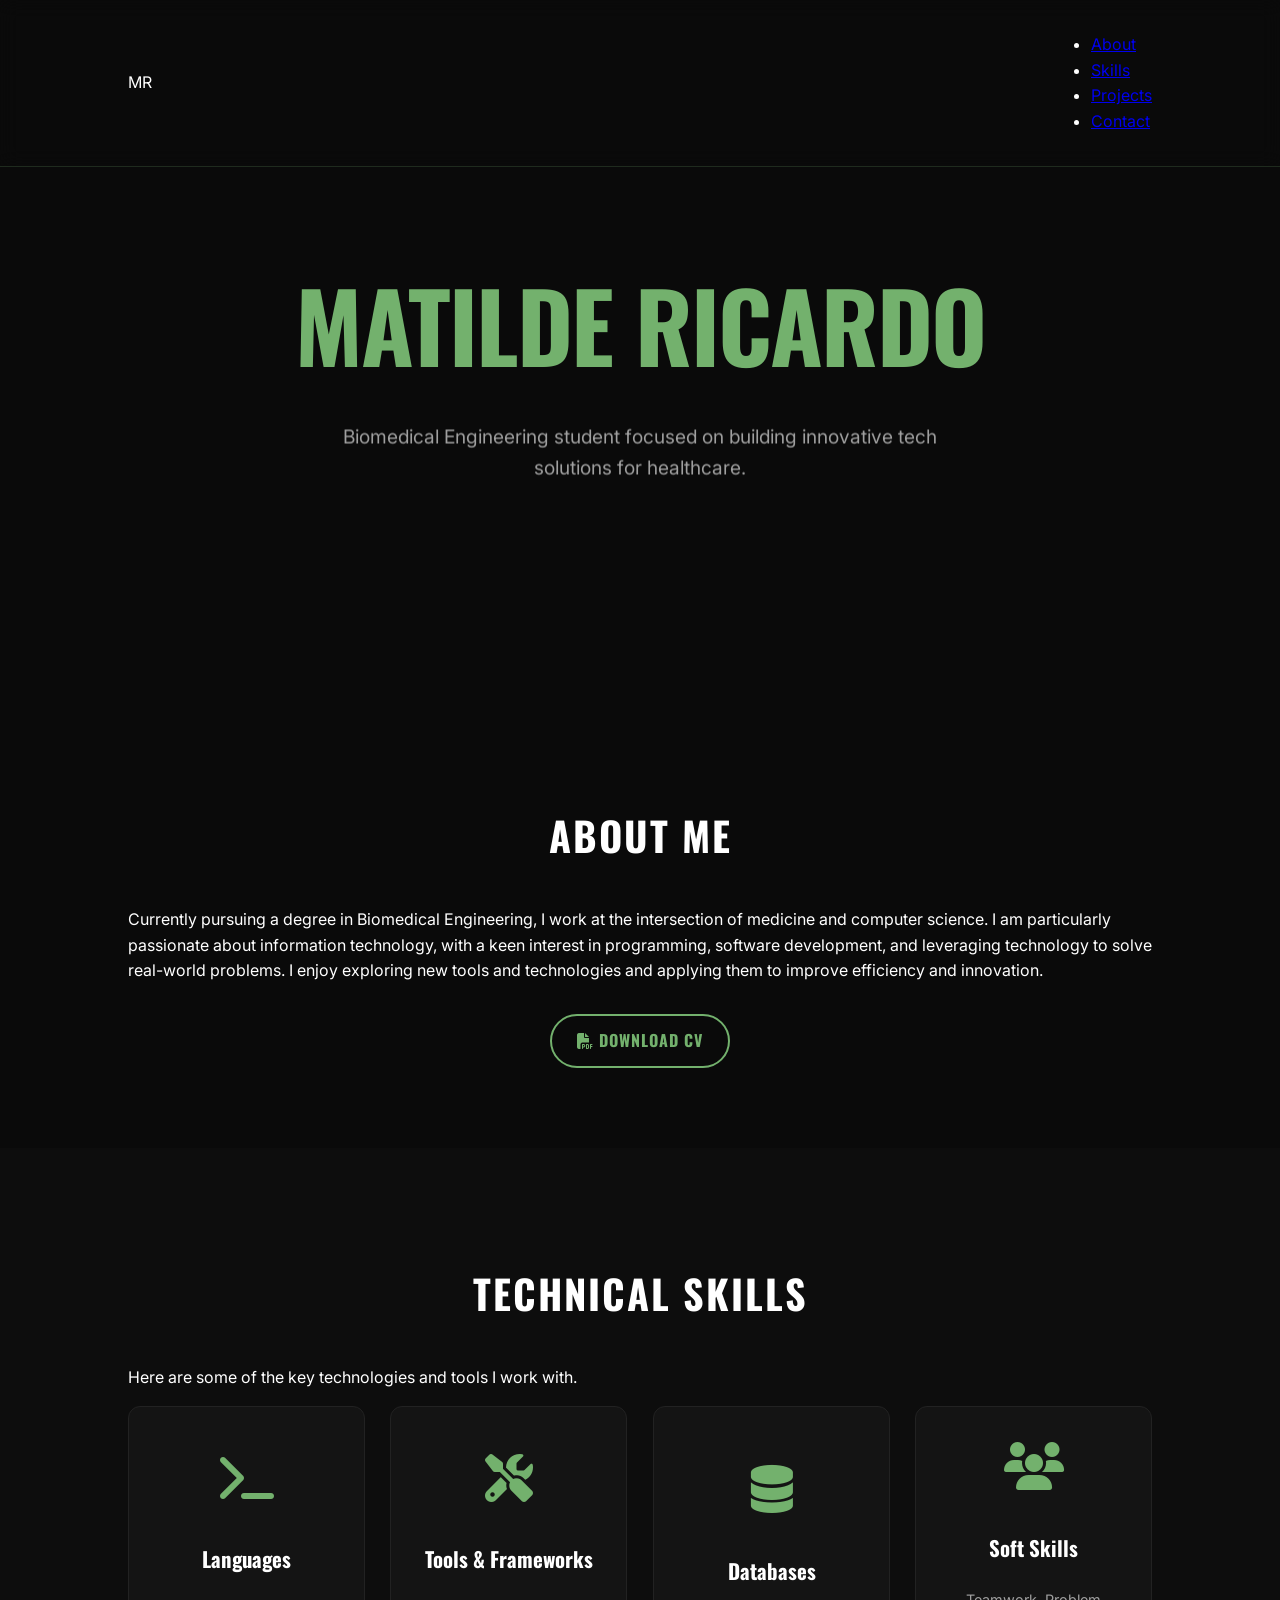
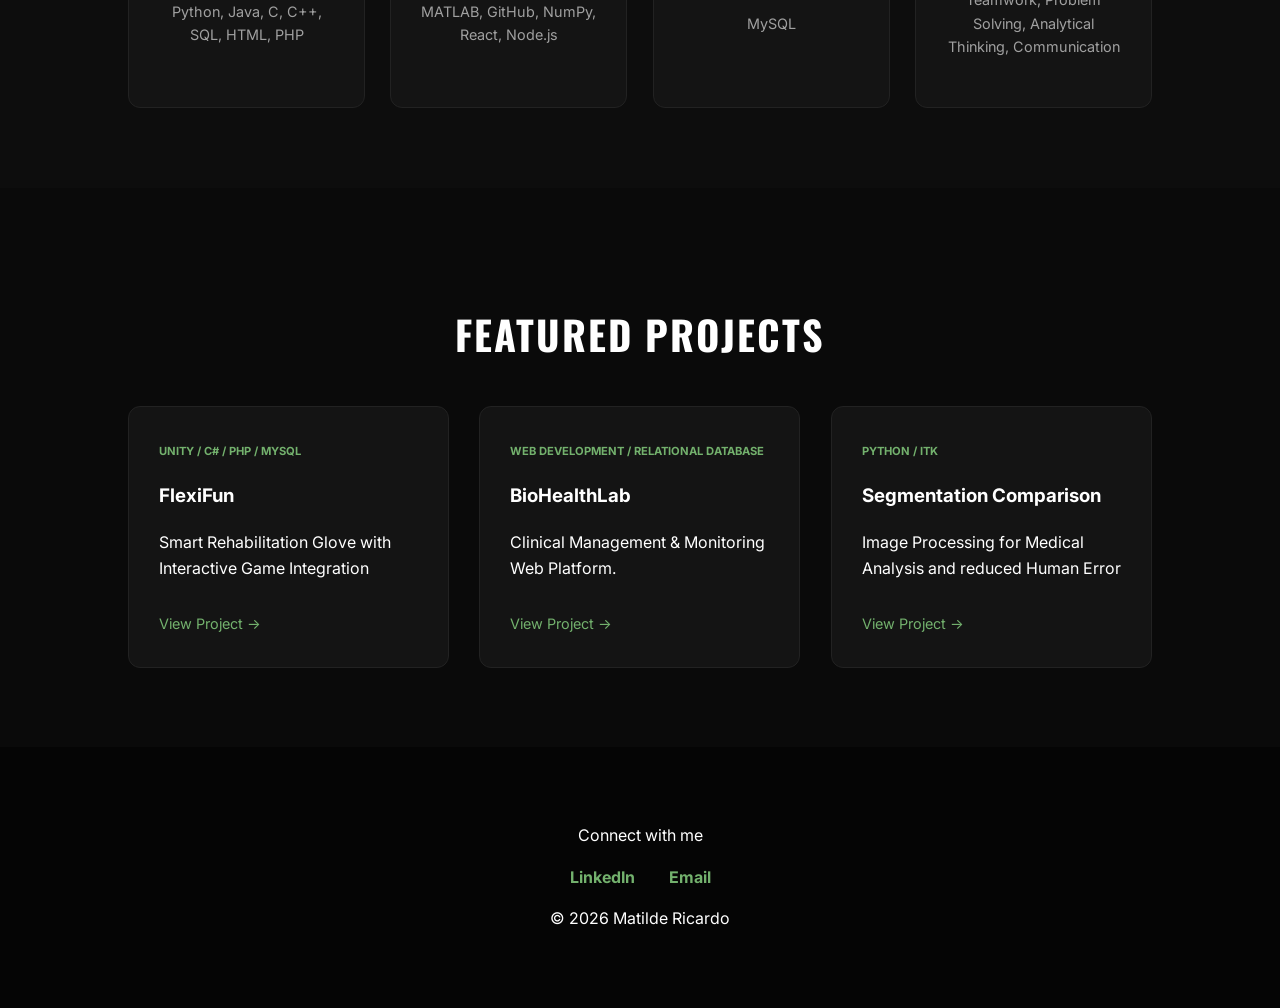
==== index.html @ f938b3e5 "Update index.html" ====
<!DOCTYPE html>
<html lang="en">
<head>
    <meta charset="UTF-8">
    <meta name="viewport" content="width=device-width, initial-scale=1.0">
    <title>Matilde Ricardo | Biomedical Engineering & Dev</title>
    <link rel="stylesheet" href="https://cdnjs.cloudflare.com/ajax/libs/font-awesome/6.5.1/css/all.min.css">
    <link rel="stylesheet" href="style.css">
</head>
<body>
    <header>
        <nav>
            <div class="logo">MR</div>
            <ul>
                <li><a href="#about">About</a></li>
                <li><a href="#skills">Skills</a></li>
                <li><a href="#projects">Projects</a></li>
                <li><a href="#contact">Contact</a></li>
            </ul>
        </nav>
    </header>

    <section id="hero">
        <div class="hero-content">
            <h1>MATILDE RICARDO</h1>
            <p>Biomedical Engineering student focused on building innovative tech solutions for healthcare.</p>
        </div>
    </section>

    <section id="about">
        <h2 class="section-title">About Me</h2>
        <p>Currently pursuing a degree in Biomedical Engineering, I work at the intersection of medicine and computer science. I am particularly passionate about information technology, with a keen interest in
programming, software development, and leveraging technology to solve real-world problems. I enjoy exploring new tools and technologies and applying them to improve efficiency and innovation.</p>
        <div style="text-align: center; margin-top: 30px;">
            <a href="CV_MatildeRicardo.pdf" download class="btn-download">
                <i class="fa-solid fa-file-pdf"></i> Download CV
            </a>
        </div>
    </section>

    <section id="skills">
        <h2 class="section-title">Technical Skills</h2>
        <p class="skills-intro">Here are some of the key technologies and tools I work with.</p>
        <div class="skills-grid">
    <div class="skill-card">
        <i class="fa-solid fa-terminal skill-icon"></i>
        <h3>Languages</h3>
        <p>Python, Java, C, C++, SQL, HTML, PHP</p>
    </div>

    <div class="skill-card">
        <i class="fa-solid fa-screwdriver-wrench skill-icon"></i>
        <h3>Tools & Frameworks</h3>
        <p>MATLAB, GitHub, NumPy, React, Node.js</p>
    </div>

    <div class="skill-card">
        <i class="fa-solid fa-database skill-icon"></i>
        <h3>Databases</h3>
        <p>MySQL</p>
    </div>

    <div class="skill-card">
        <i class="fa-solid fa-users skill-icon"></i>
        <h3>Soft Skills</h3>
        <p>Teamwork, Problem Solving, Analytical Thinking, Communication</p>
    </div>
</div>
    </section>

    <section id="projects">
        <h2 class="section-title">Featured Projects</h2>
        <div class="grid-projects">

            <div class="card">
                <span class="tag">Unity / C# / PHP / MySQL</span>
                <h3>FlexiFun</h3>
                <p>Smart Rehabilitation Glove with Interactive Game Integration</p>
                <a href="flexifun.html" class="project-link">View Project →</a>
            </div>
            <div class="card">
                <span class="tag">Web Development / Relational database</span>
                <h3>BioHealthLab</h3>
                <p>Clinical Management & Monitoring Web Platform.</p>
                <a href="biohealthlab.html" class="project-link">View Project →</a>
            </div>

            <div class="card">
                <span class="tag">Python / ITK</span>
                <h3>Segmentation Comparison</h3>
                <p>Image Processing for Medical Analysis and reduced Human Error</p>
                <a href="#" class="project-link">View Project →</a>
            </div>

        </div>
    </section>


   <script>
    document.addEventListener("DOMContentLoaded", () => {

                // Adiciona a classe 'scrolled' quando o utilizador desce 50px
        window.addEventListener('scroll', () => {
            const nav = document.querySelector('nav');
            if (window.scrollY > 50) {
                nav.classList.add('scrolled');
            } else {
                nav.classList.remove('scrolled');
            }
        });
        // 1. Lista abrangente de seletores para incluir TODO o conteúdo
        const selectors = [
            '#hero h1', '#hero p', '.btn-download', 
            '#about h2', '#about p', 
            '.section-title', '#skills > p', // Captura o texto por baixo de Technical Skills
            '.skill-card', '.card', 'footer'
        ];

        // 2. Aplicar a classe reveal a todos os elementos encontrados
        selectors.forEach(selector => {
            const elements = document.querySelectorAll(selector);
            elements.forEach((el, index) => {
                el.classList.add('reveal');
                
                // Identificar elementos que pertencem a grelhas para efeito cascata
                const isGridItem = el.closest('.skills-grid') || el.closest('.grid-projects');
                
                if (isGridItem) {
                    el.style.setProperty('--item-reveal-delay', index % 6); 
                    el.classList.add('reveal-item');
                }
            });
        });

        // 3. Função de verificação do Scroll
        function revealOnScroll() {
            const reveals = document.querySelectorAll(".reveal");
            const windowHeight = window.innerHeight;

            reveals.forEach(el => {
                const elementTop = el.getBoundingClientRect().top;
                // Ajustado para o efeito ser mais evidente quando o user faz scroll
                const elementVisible = 80; 

                if (elementTop < windowHeight - elementVisible) {
                    el.classList.add("active");
                }
            });
        }

            window.addEventListener("scroll", revealOnScroll);
            // Executar após um pequeno delay para o Hero aparecer logo com impacto
            setTimeout(revealOnScroll, 150);
        });
    </script>
    <footer id="contact">
        <p>Connect with me</p>
        <div class="social-links">
            <a href="https://linkedin.com/in/your-profile" target="_blank">LinkedIn</a>
            <a href="mailto:your-email@example.com">Email</a>
        </div>
        <p class="copyright">© 2026 Matilde Ricardo</p>
    </footer>

</body>
</html>
---- style.css ----
/* ==========================================================
   1. CONFIGURAÇÕES GERAIS E FONTES
   ========================================================== */
@import url('https://fonts.googleapis.com/css2?family=Inter:wght@300;400;700&family=Oswald:wght@700&display=swap');

:root {
    --bg-color: #0a0a0a;       /* Fundo quase preto */
    --card-bg: #141414;        /* Fundo dos cartões */
    --accent-color: #73b16d;   /* O teu verde tecnológico */
    --text-main: #ffffff;      /* Branco para leitura */
    --text-dim: #a0a0a0;       /* Cinza para descrições */
}

* {
    box-sizing: border-box;
}

body {
    font-family: 'Inter', sans-serif;
    margin: 0;
    background-color: var(--bg-color);
    color: var(--text-main);
    line-height: 1.6;
    overflow-x: hidden;
}

/* ==========================================================
   2. NAVEGAÇÃO (GLASSMORPHISM)
   ========================================================== */
nav {
    display: flex;
    justify-content: space-between;
    align-items: center;
    padding: 1rem 10%;
    position: fixed; /* Fica fixa no topo */
    top: 0;
    left: 0;
    right: 0;
    z-index: 1000; /* Garante que fica por cima de tudo */
    
    /* Efeito de Vidro */
    background: rgba(10, 10, 10, 0.7); /* Fundo escuro semi-transparente */
    backdrop-filter: blur(10px); /* O segredo do desfoque */
    -webkit-backdrop-filter: blur(10px); /* Compatibilidade Safari */
    border-bottom: 1px solid rgba(115, 177, 109, 0.2); /* Borda verde muito subtil */
    
    transition: all 0.3s ease;
}

/* Pequeno ajuste para o conteúdo não ficar por baixo da nav fixa */
body {
       padding-top: 60px; 
}

/* Efeito ao fazer scroll: a nav pode ficar mais compacta */
nav.scrolled {
             padding: 0.8rem 10%;
             background: rgba(10, 10, 10, 0.9);
             border-bottom: 1px solid var(--accent-color);
}
/* ==========================================================
   3. HERO SECTION
   ========================================================== */
#hero {
    height: 70vh;
    display: flex;
    justify-content: center;
    align-items: center;
    text-align: center;
    padding: 0 20px;
}

#hero h1 {
    font-family: 'Oswald', sans-serif;
    font-size: clamp(3rem, 8vw, 6rem);
    letter-spacing: -2px;
    margin: 0;
    color: var(--accent-color);
    text-transform: uppercase;
    animation: textReveal 1.2s cubic-bezier(0.77, 0, 0.175, 1);
}

#hero p {
    color: var(--text-dim);
    font-size: 1.2rem;
    max-width: 600px;
    margin: 20px auto;
    animation: fadeIn 2s ease;
}

/* ==========================================================
   4. TECHNICAL SKILLS
   ========================================================== */
#skills {
    padding: 80px 10%;
    background-color: #0d0d0d;
}

.section-title {
    text-align: center;
    font-family: 'Oswald', sans-serif;
    font-size: 2.5rem;
    margin-bottom: 40px;
    text-transform: uppercase;
    letter-spacing: 2px;
}

.skills-grid {
    display: grid;
    grid-template-columns: repeat(auto-fit, minmax(220px, 1fr));
    gap: 25px;
}

.skill-card {
    background-color: var(--card-bg);
    padding: 35px 25px;
    border-radius: 12px;
    text-align: center;
    border: 1px solid #222;
    transition: all 0.4s ease;
    min-height: 250px;
    display: flex;
    flex-direction: column;
    justify-content: center;
    opacity: 0;
    transform: translateY(30px);
    animation: fadeInUp 0.8s ease forwards;
}

.skill-card:nth-child(1) { animation-delay: 0.2s; }
.skill-card:nth-child(2) { animation-delay: 0.4s; }
.skill-card:nth-child(3) { animation-delay: 0.6s; }
.skill-card:nth-child(4) { animation-delay: 0.8s; }

.skill-card:hover {
    border-color: var(--accent-color);
    transform: translateY(-10px);
    box-shadow: 0 10px 30px rgba(115, 177, 109, 0.1);
}

.skill-icon {
    font-size: 3rem;
    color: var(--accent-color);
    margin-bottom: 20px;
    display: block;
}

.skill-card h3 {
    font-family: 'Oswald', sans-serif;
    font-size: 1.3rem;
    margin-bottom: 10px;
}

.skill-card p {
    color: var(--text-dim);
    font-size: 0.9rem;
}

/* ==========================================================
   5. PROJETOS E DOWNLOAD
   ========================================================== */
#about, #projects {
    padding: 80px 10%;
}

.grid-projects {
    display: grid;
    grid-template-columns: repeat(auto-fit, minmax(300px, 1fr));
    gap: 30px;
}

.card {
    background: var(--card-bg);
    padding: 30px;
    border-radius: 12px;
    border: 1px solid #222;
    transition: 0.4s;
}

.card:hover {
    border-color: var(--accent-color);
}

.tag {
    color: var(--accent-color);
    font-size: 0.7rem;
    font-weight: bold;
    text-transform: uppercase;
}

.project-link {
    color: var(--accent-color);
    text-decoration: none;
    font-size: 0.9rem;
    margin-top: 15px;
    display: inline-block;
}

.btn-download {
    display: inline-block;
    padding: 12px 25px;
    background-color: transparent;
    color: var(--accent-color);
    border: 2px solid var(--accent-color);
    border-radius: 30px;
    text-decoration: none;
    font-weight: bold;
    font-family: 'Oswald', sans-serif;
    text-transform: uppercase;
    letter-spacing: 1px;
    transition: 0.3s;
}

.btn-download:hover {
    background-color: var(--accent-color);
    color: var(--bg-color);
    transform: scale(1.05);
    box-shadow: 0 0 15px rgba(115, 177, 109, 0.4);
}

/* ==========================================================
   6. CARROSSEL (ROLETA FLEXIFUN)
   ========================================================== */
.carousel-container {
    position: relative;
    width: 100%;
    max-width: 1200px;
    margin: 40px auto;
    overflow: hidden;
    padding: 60px 0;
}

.carousel-track {
    display: flex;
    align-items: center;
    gap: 20px;
    transition: transform 0.8s cubic-bezier(0.4, 0, 0.2, 1);
    will-change: transform;
}

.carousel-item {
    min-width: 300px;
    width: 30%;
    transition: all 0.8s ease;
    opacity: 0.3;
    transform: scale(0.85);
    filter: blur(2px);
    flex-shrink: 0;
}

.carousel-item.active {
    opacity: 1;
    transform: scale(1.2);
    filter: blur(0);
    z-index: 10;
    box-shadow: 0 0 40px rgba(115, 177, 109, 0.5);
}

.carousel-item img {
    width: 100%;
    border-radius: 15px;
    border: 2px solid var(--accent-color);
    display: block;
}

/* ==========================================================
   8. IMAGENS DA GRELHA (Tamanho Igual e Movimento)
   ========================================================== */
.grid-img {
    width: 100%;
    aspect-ratio: 16 / 10; /* Garante tamanho igual em todas */
    object-fit: cover;     /* Preenche o espaço sem distorcer */
    border-radius: 12px;
    border: 1px solid var(--accent-color);
    margin: 20px 0;
    transition: all 0.5s cubic-bezier(0.175, 0.885, 0.32, 1.275);
    cursor: pointer;
}

.grid-img:hover {
    transform: scale(1.05) translateY(-5px);
    box-shadow: 0 15px 35px rgba(115, 177, 109, 0.3);
    border-color: #fff;
}

/* Ajustes na Página de Projeto */
.project-header { padding: 100px 10% 50px; text-align: center; }
.project-content { padding: 0 15% 80px; }
.info-grid { 
    display: grid; 
    grid-template-columns: 1fr 1fr; 
    gap: 40px; 
    margin: 40px 0; 
}
.back-link { color: var(--accent-color); text-decoration: none; font-weight: bold; }
/* ==========================================================
   7. RODAPÉ E ANIMAÇÕES
   ========================================================== */
footer {
    text-align: center;
    padding: 60px 10%;
    background: #050505;
}

.social-links a {
    color: var(--accent-color);
    text-decoration: none;
    margin: 0 15px;
    font-weight: bold;
}

@keyframes textReveal {
    0% { transform: translateY(40px); opacity: 0; }
    100% { transform: translateY(0); opacity: 1; }
}

@keyframes fadeIn {
    from { opacity: 0; }
    to { opacity: 1; }
}

@keyframes fadeInUp {
    to { opacity: 1; transform: translateY(0); }
}

/* ==========================================================
   9. EFEITO TYPING (CURSOR ANIMATION)
   ========================================================== */
#typing-title {
    display: inline-block;
    min-height: 1.2em; /* Evita que o layout salte antes de começar */
    border-right: 3px solid var(--accent-color); /* O cursor | */
    padding-right: 5px;
    white-space: normal; /* Permite quebra de linha em ecrãs pequenos */
    animation: blinkCursor 0.8s step-end infinite;
}

@keyframes blinkCursor {
    from, to { border-color: transparent; }
    50% { border-color: var(--accent-color); }
}

/* Ajuste opcional para o header não saltar */
.project-header {
    min-height: 300px;
    display: flex;
    flex-direction: column;
    justify-content: center;
    align-items: center;
}

/* Estado inicial: Mais abaixo e invisível */
.reveal {
    opacity: 0;
    transform: translateY(80px); /* Aumentado para o movimento ser mais visível */
    transition: all 1.2s cubic-bezier(0.2, 1, 0.3, 1); /* Mais lento e elegante */
    visibility: hidden;
    will-change: transform, opacity;
}

/* Quando se torna ativo */
.reveal.active {
    opacity: 1;
    transform: translateY(0);
    visibility: visible;
}

/* Efeito Cascata: Aumentado o intervalo entre itens para ser mais percetível */
.reveal-item {
    transition-delay: calc(var(--item-reveal-delay) * 0.2s);
}
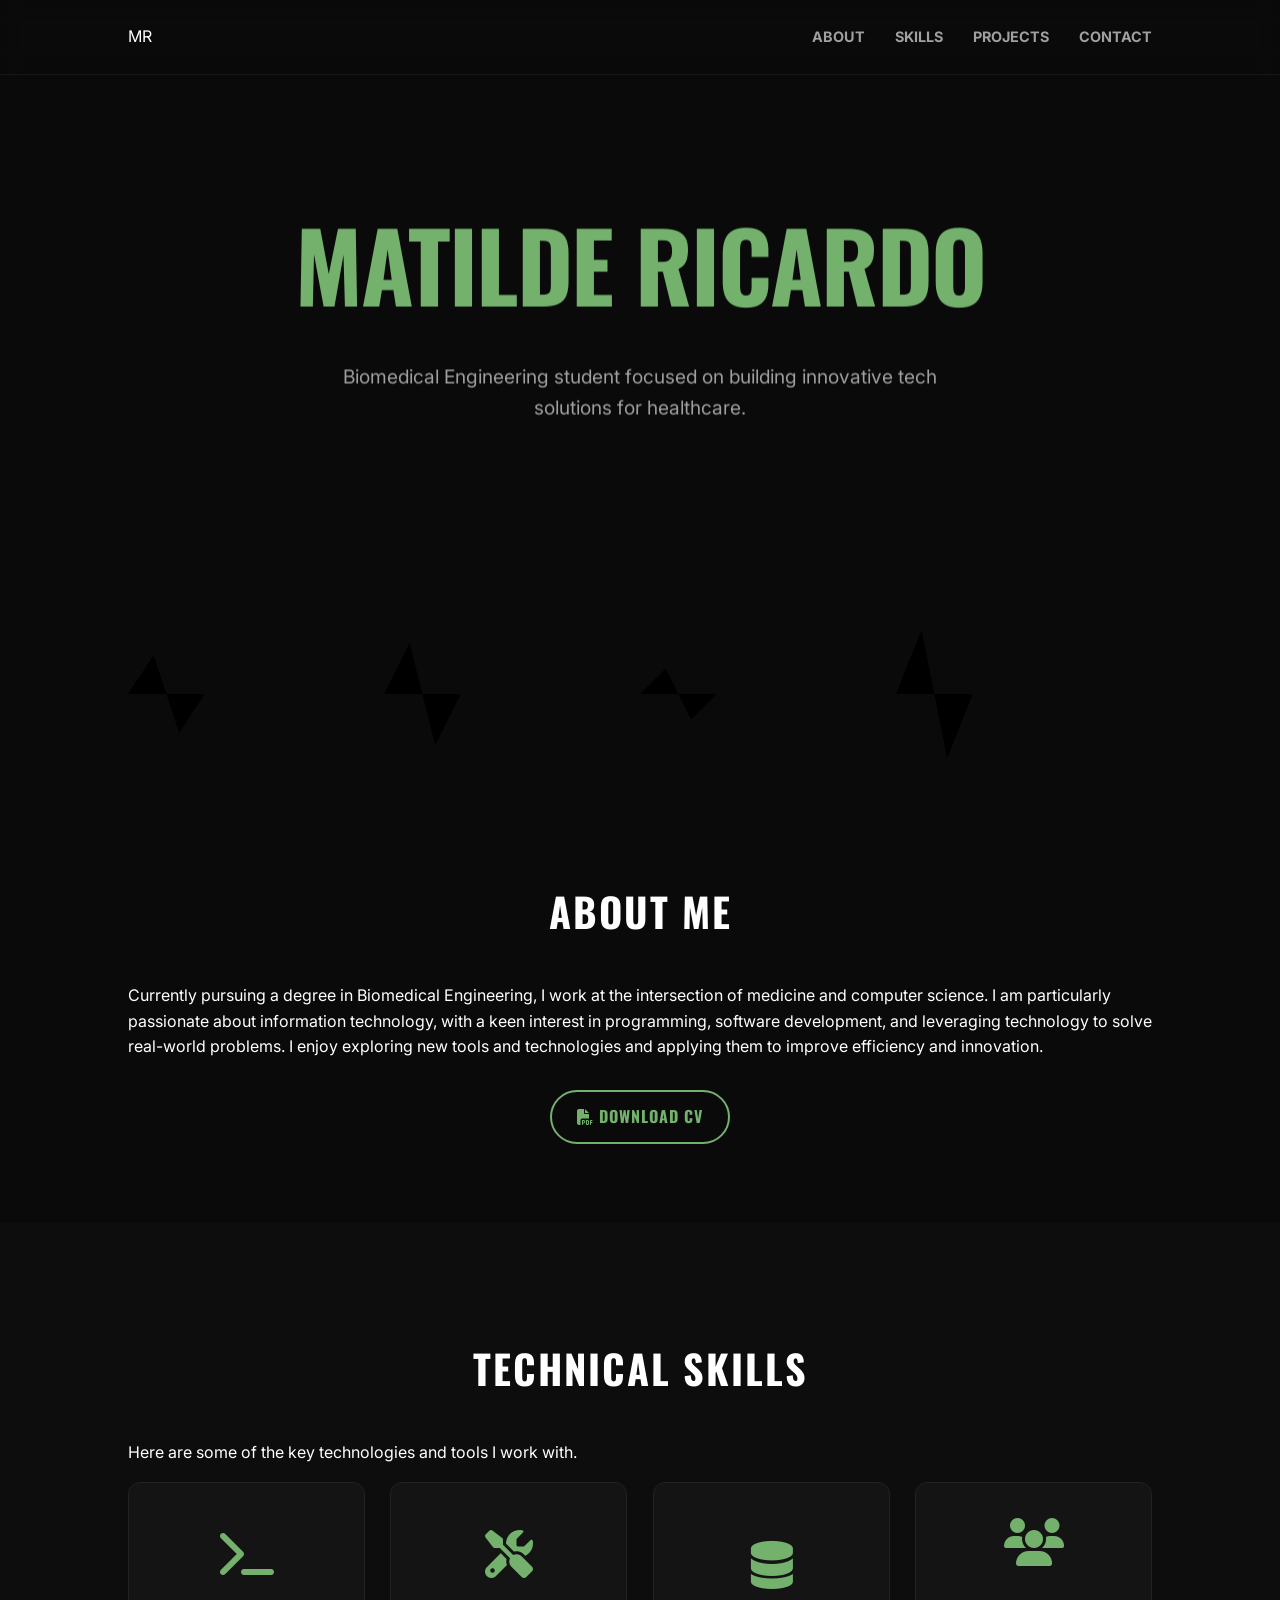
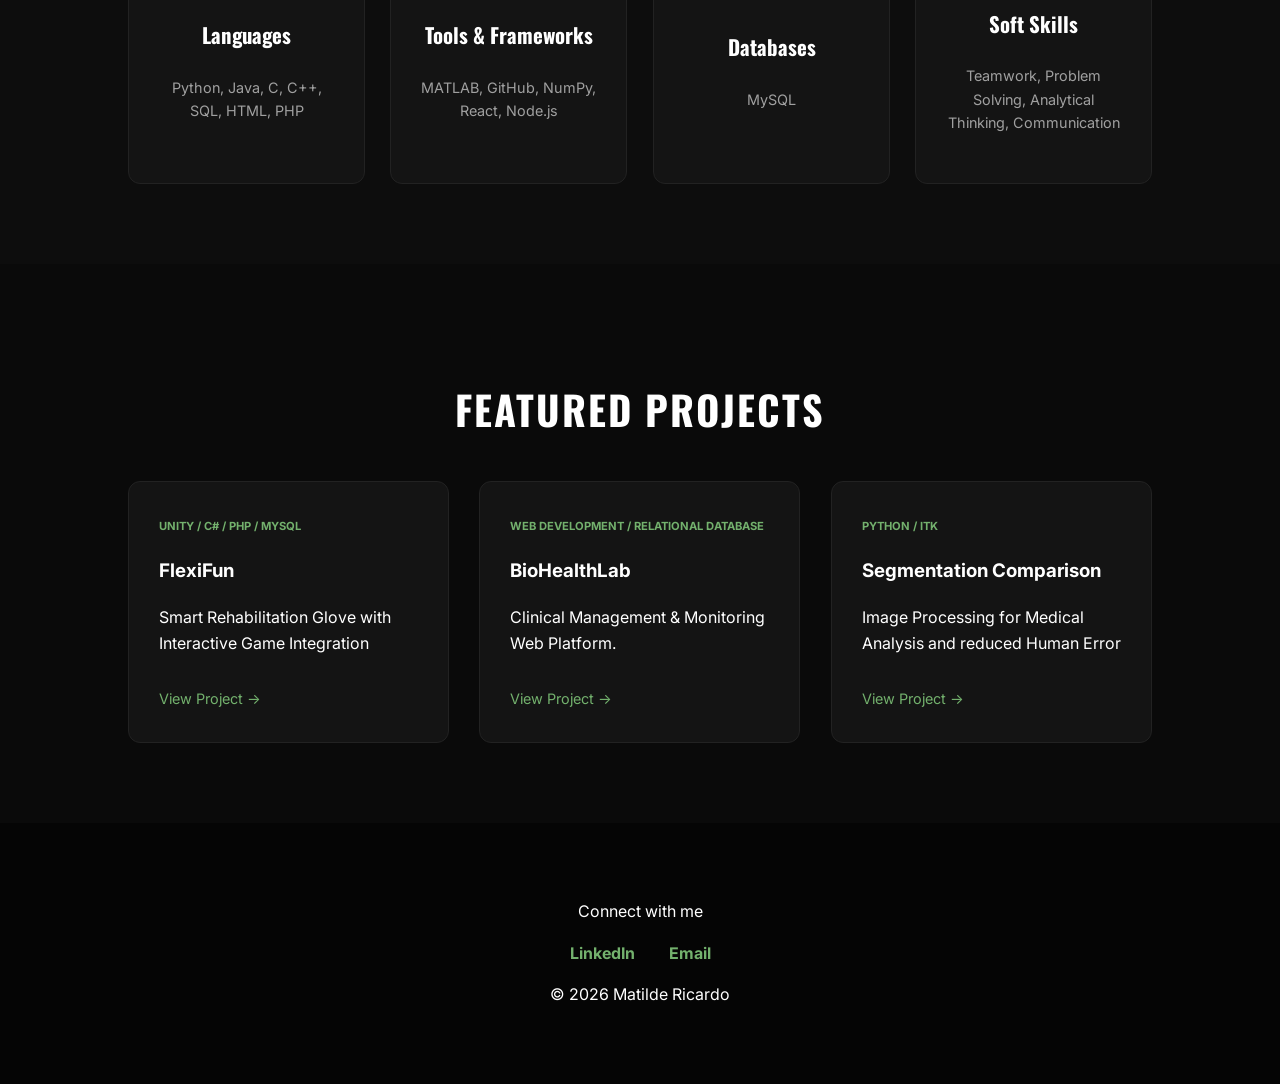
==== commit 78437abc: "Update index.html" ====
--- a/index.html
+++ b/index.html
@@ -26,6 +26,12 @@
             <p>Biomedical Engineering student focused on building innovative tech solutions for healthcare.</p>
         </div>
     </section>
+
+    <div class="ecg-container">
+        <svg class="ecg-svg" viewBox="0 0 1000 100" preserveAspectRatio="none">
+            <path class="ecg-path" d="M0,50 L100,50 L120,20 L140,80 L160,50 L300,50 L320,10 L340,90 L360,50 L500,50 L520,30 L540,70 L560,50 L700,50 L720,0 L740,100 L760,50 L1000,50" />
+        </svg>
+    </div>
 
     <section id="about">
         <h2 class="section-title">About Me</h2>
--- a/style.css
+++ b/style.css
@@ -25,38 +25,53 @@
 }
 
 /* ==========================================================
-   2. NAVEGAÇÃO (GLASSMORPHISM)
+   2. NAVEGAÇÃO (CORRIGIDA)
    ========================================================== */
 nav {
     display: flex;
     justify-content: space-between;
     align-items: center;
-    padding: 1rem 10%;
-    position: fixed; /* Fica fixa no topo */
+    padding: 1.5rem 10%;
+    position: fixed; /* Mantém a barra fixa no topo */
     top: 0;
     left: 0;
     right: 0;
-    z-index: 1000; /* Garante que fica por cima de tudo */
-    
-    /* Efeito de Vidro */
-    background: rgba(10, 10, 10, 0.7); /* Fundo escuro semi-transparente */
-    backdrop-filter: blur(10px); /* O segredo do desfoque */
-    -webkit-backdrop-filter: blur(10px); /* Compatibilidade Safari */
-    border-bottom: 1px solid rgba(115, 177, 109, 0.2); /* Borda verde muito subtil */
-    
-    transition: all 0.3s ease;
-}
-
-/* Pequeno ajuste para o conteúdo não ficar por baixo da nav fixa */
-body {
-       padding-top: 60px; 
-}
-
-/* Efeito ao fazer scroll: a nav pode ficar mais compacta */
+    z-index: 1000;
+    background: rgba(10, 10, 10, 0.7); /* Fundo escuro transparente */
+    backdrop-filter: blur(12px); /* Efeito de desfoque/vidro */
+    -webkit-backdrop-filter: blur(12px);
+    border-bottom: 1px solid rgba(115, 177, 109, 0.1);
+    transition: all 0.4s ease;
+}
+
+/* Remove as bolinhas da lista e coloca os itens lado a lado */
+nav ul {
+    display: flex;
+    list-style: none;
+    gap: 30px; /* Espaço entre os links */
+    margin: 0;
+    padding: 0;
+}
+
+/* Estilo dos links */
+nav ul li a {
+    color: var(--text-dim);
+    text-decoration: none;
+    font-weight: 700;
+    font-size: 0.9rem;
+    text-transform: uppercase;
+    transition: 0.3s;
+}
+
+nav ul li a:hover {
+    color: var(--accent-color);
+}
+
+/* Ajuste para quando a página desliza */
 nav.scrolled {
-             padding: 0.8rem 10%;
-             background: rgba(10, 10, 10, 0.9);
-             border-bottom: 1px solid var(--accent-color);
+    padding: 0.8rem 10%;
+    background: rgba(5, 5, 5, 0.95);
+    border-bottom: 1px solid var(--accent-color);
 }
 /* ==========================================================
    3. HERO SECTION
@@ -369,3 +384,113 @@
 .reveal-item {
     transition-delay: calc(var(--item-reveal-delay) * 0.2s);
 }
+
+.features-grid {
+    display: grid;
+    grid-template-columns: repeat(auto-fit, minmax(300px, 1fr));
+    gap: 25px;
+    margin-top: 50px;
+}
+
+.feature-card {
+    display: flex;
+    gap: 20px;
+    align-items: flex-start;
+    background: rgba(255, 255, 255, 0.03);
+    border: 1px solid rgba(115, 177, 109, 0.1);
+    padding: 25px;
+    border-radius: 15px;
+    transition: all 0.3s ease;
+}
+
+.feature-card:hover {
+    background: rgba(115, 177, 109, 0.05);
+    border-color: var(--accent-color);
+    transform: translateX(10px); /* Efeito de deslize lateral original */
+}
+
+.feature-icon {
+    font-size: 2rem;
+    color: var(--accent-color);
+    filter: drop-shadow(0 0 10px rgba(115, 177, 109, 0.3));
+}
+
+.tech-tag {
+    display: inline-block;
+    font-size: 0.7rem;
+    padding: 2px 8px;
+    border: 1px solid var(--accent-color);
+    border-radius: 4px;
+    margin-top: 10px;
+    margin-right: 5px;
+    opacity: 0.8;
+}
+
+/* TIMELINE STYLE */
+.timeline-container {
+    display: flex;
+    justify-content: space-between;
+    position: relative;
+    max-width: 900px;
+    margin: 60px auto;
+    padding: 0 20px;
+}
+
+/* A linha que liga os pontos */
+.timeline-line {
+    position: absolute;
+    top: 25px;
+    left: 10%;
+    right: 10%;
+    height: 2px;
+    background: rgba(115, 177, 109, 0.2);
+    z-index: 1;
+}
+
+.timeline-item {
+    position: relative;
+    z-index: 2;
+    text-align: center;
+    width: 20%;
+}
+
+.timeline-dot {
+    width: 50px;
+    height: 50px;
+    background: var(--bg-color);
+    border: 2px solid var(--accent-color);
+    border-radius: 50%;
+    display: flex;
+    align-items: center;
+    justify-content: center;
+    margin: 0 auto 15px;
+    font-weight: bold;
+    color: var(--accent-color);
+    box-shadow: 0 0 15px rgba(115, 177, 109, 0.3);
+    transition: 0.3s;
+}
+
+.timeline-item:hover .timeline-dot {
+    background: var(--accent-color);
+    color: var(--bg-color);
+    transform: scale(1.2);
+}
+
+.timeline-info h4 {
+    font-size: 1rem;
+    margin-bottom: 5px;
+    color: var(--text-main);
+}
+
+.timeline-info p {
+    font-size: 0.8rem;
+    color: var(--text-dim);
+}
+
+/* Ajuste Responsivo para Mobile */
+@media (max-width: 768px) {
+    .timeline-container { flex-direction: column; gap: 40px; }
+    .timeline-line { display: none; }
+    .timeline-item { width: 100%; display: flex; align-items: center; text-align: left; gap: 20px; }
+    .timeline-dot { margin: 0; }
+}
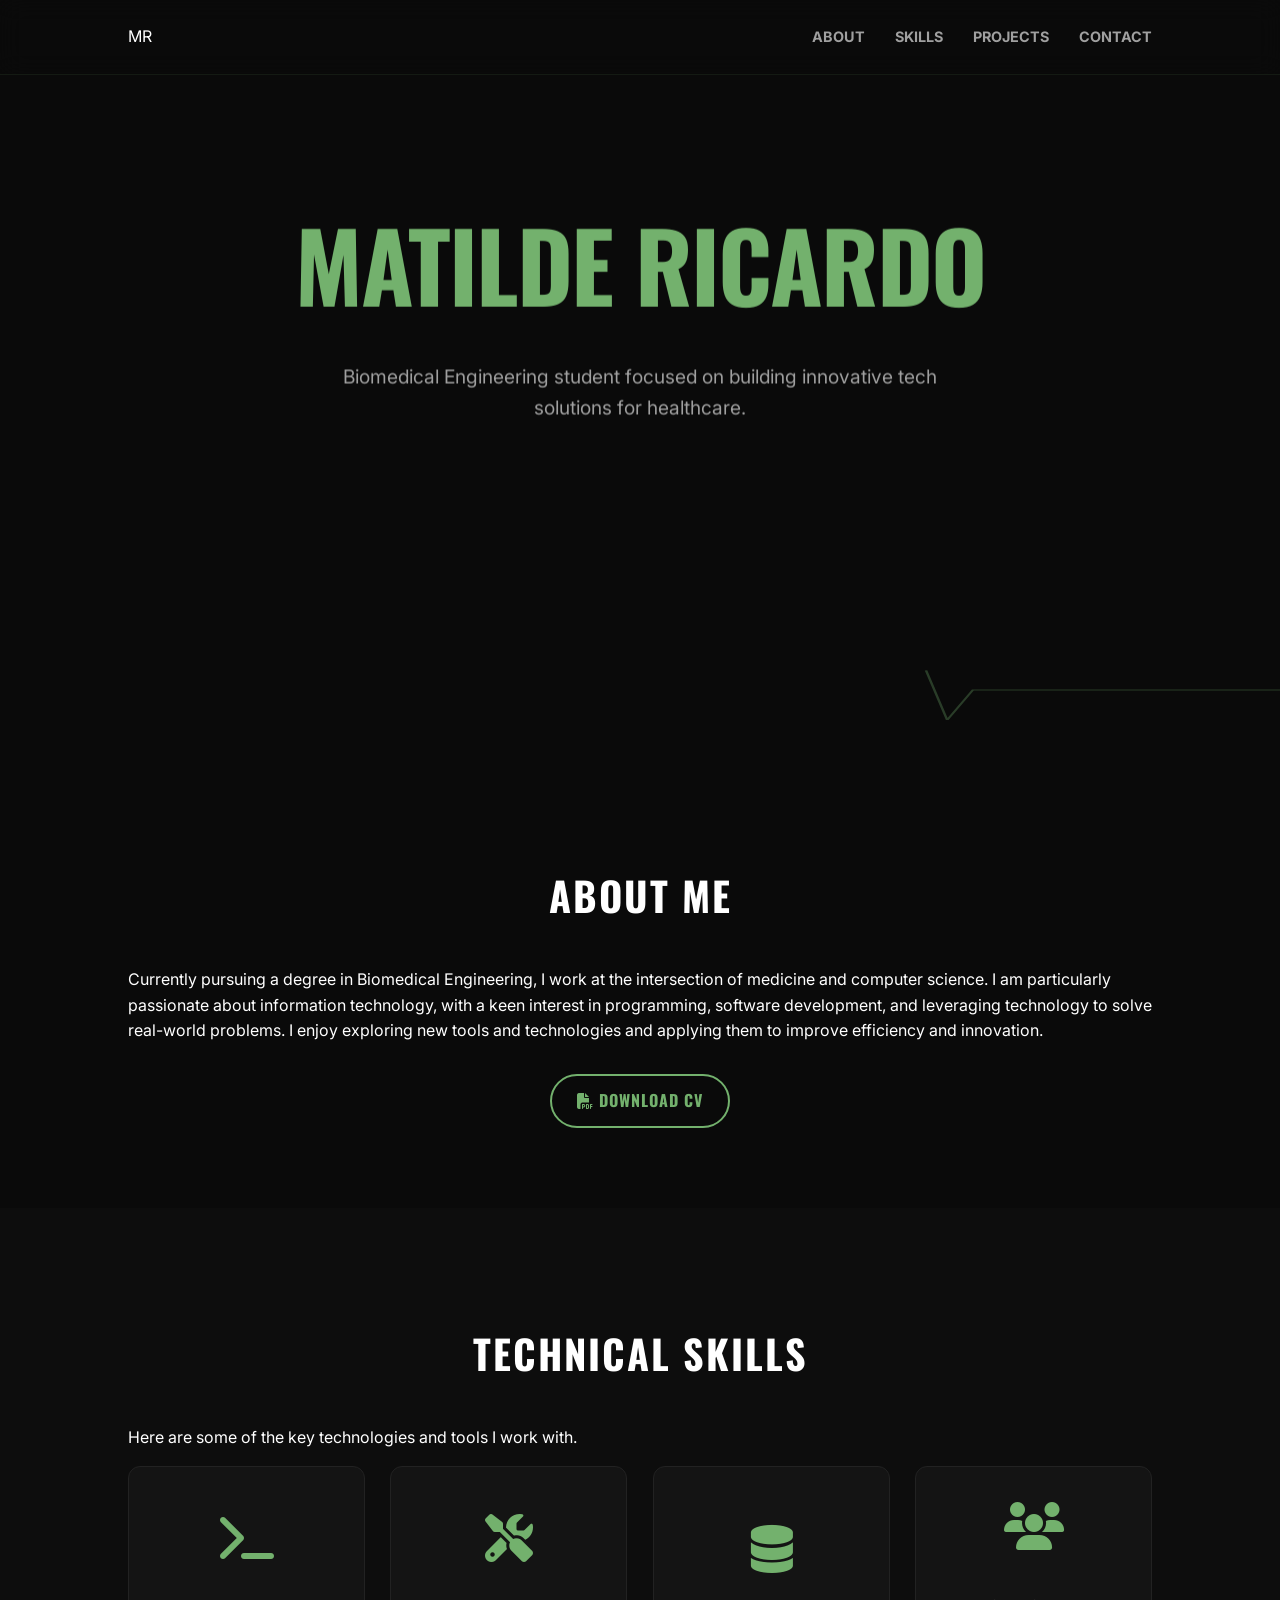
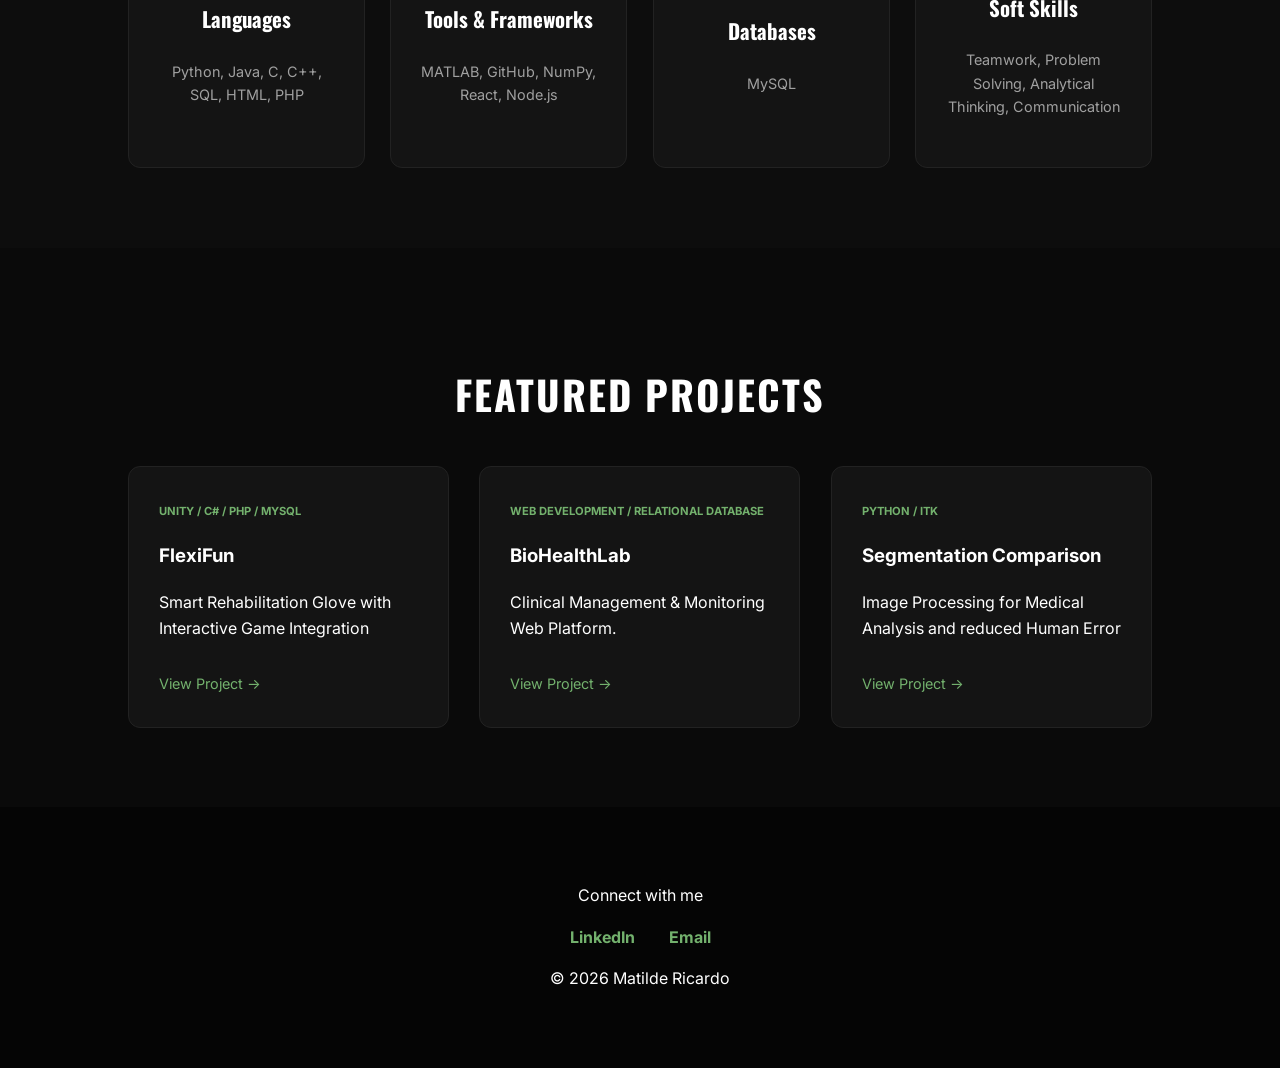
==== commit 0bf606e5: "Update index.html" ====
--- a/index.html
+++ b/index.html
@@ -95,7 +95,7 @@
                 <span class="tag">Python / ITK</span>
                 <h3>Segmentation Comparison</h3>
                 <p>Image Processing for Medical Analysis and reduced Human Error</p>
-                <a href="#" class="project-link">View Project →</a>
+                <a href="segmentation.html" class="project-link">View Project →</a>
             </div>
 
         </div>
--- a/style.css
+++ b/style.css
@@ -386,13 +386,18 @@
 }
 
 .features-grid {
-    display: grid;
-    grid-template-columns: repeat(auto-fit, minmax(300px, 1fr));
+    display: flex;
+    flex-wrap: wrap; /* Permite que os cards passem para a linha de baixo */
+    justify-content: center; /* CENTRALIZA os itens em cada linha */
     gap: 25px;
     margin-top: 50px;
 }
 
 .feature-card {
+    /* Define uma largura base para os cards para que caibam 3 por linha em ecrãs grandes */
+    flex: 1 1 300px; 
+    max-width: 400px; /* Impede que os cards fiquem demasiado largos quando sozinhos */
+    
     display: flex;
     gap: 20px;
     align-items: flex-start;
@@ -494,3 +499,69 @@
     .timeline-item { width: 100%; display: flex; align-items: center; text-align: left; gap: 20px; }
     .timeline-dot { margin: 0; }
 }
+
+/* ==========================================================
+   ANIMAÇÃO ECG CONTÍNUA
+   ========================================================== */
+
+.ecg-container {
+    width: 100%;
+    height: 60px; /* Ajusta a altura da linha conforme preferires */
+    margin: 30px 0; /* Espaçamento entre a descrição e o About Me */
+    overflow: hidden; /* Garante que a animação não sai do contentor */
+    opacity: 0.3; /* Torna a linha subtil para não distrair */
+    pointer-events: none; /* Impede que o rato interaja com a linha */
+}
+
+.ecg-svg {
+    width: 100%;
+    height: 100%;
+}
+
+.ecg-path {
+    stroke: var(--accent-color); /* Usa a tua cor verde tecnológica */
+    stroke-width: 2; /* Espessura da linha */
+    fill: none; /* Garante que é apenas uma linha, sem preenchimento */
+    
+    /* Prepara a linha para a animação de batimento */
+    stroke-dasharray: 1000; /* Define o comprimento da linha tracejada (largura total do SVG) */
+    stroke-dashoffset: 1000; /* Começa com a linha completamente escondida */
+    
+    /* Aplica a animação: nome, duração, tipo, repetição */
+    animation: continuousBeat 4s linear infinite;
+}
+
+/* Define a animação: a linha 'corre' da esquerda para a direita */
+@keyframes continuousBeat {
+    0% {
+        stroke-dashoffset: 1000; /* Começa escondida à esquerda */
+    }
+    100% {
+        stroke-dashoffset: 0; /* Termina totalmente visível, 'correndo' para a direita */
+    }
+}
+
+.btn-github {
+    display: inline-flex;
+    align-items: center;
+    gap: 10px;
+    padding: 15px 30px;
+    border: 2px solid var(--accent-color);
+    color: var(--accent-color);
+    text-decoration: none;
+    border-radius: 50px;
+    font-weight: bold;
+    transition: all 0.3s ease;
+    background: transparent;
+}
+
+.btn-github i {
+    font-size: 1.2rem;
+}
+
+.btn-github:hover {
+    background: var(--accent-color);
+    color: var(--bg-color);
+    box-shadow: 0 0 20px rgba(115, 177, 109, 0.4);
+    transform: translateY(-3px);
+}
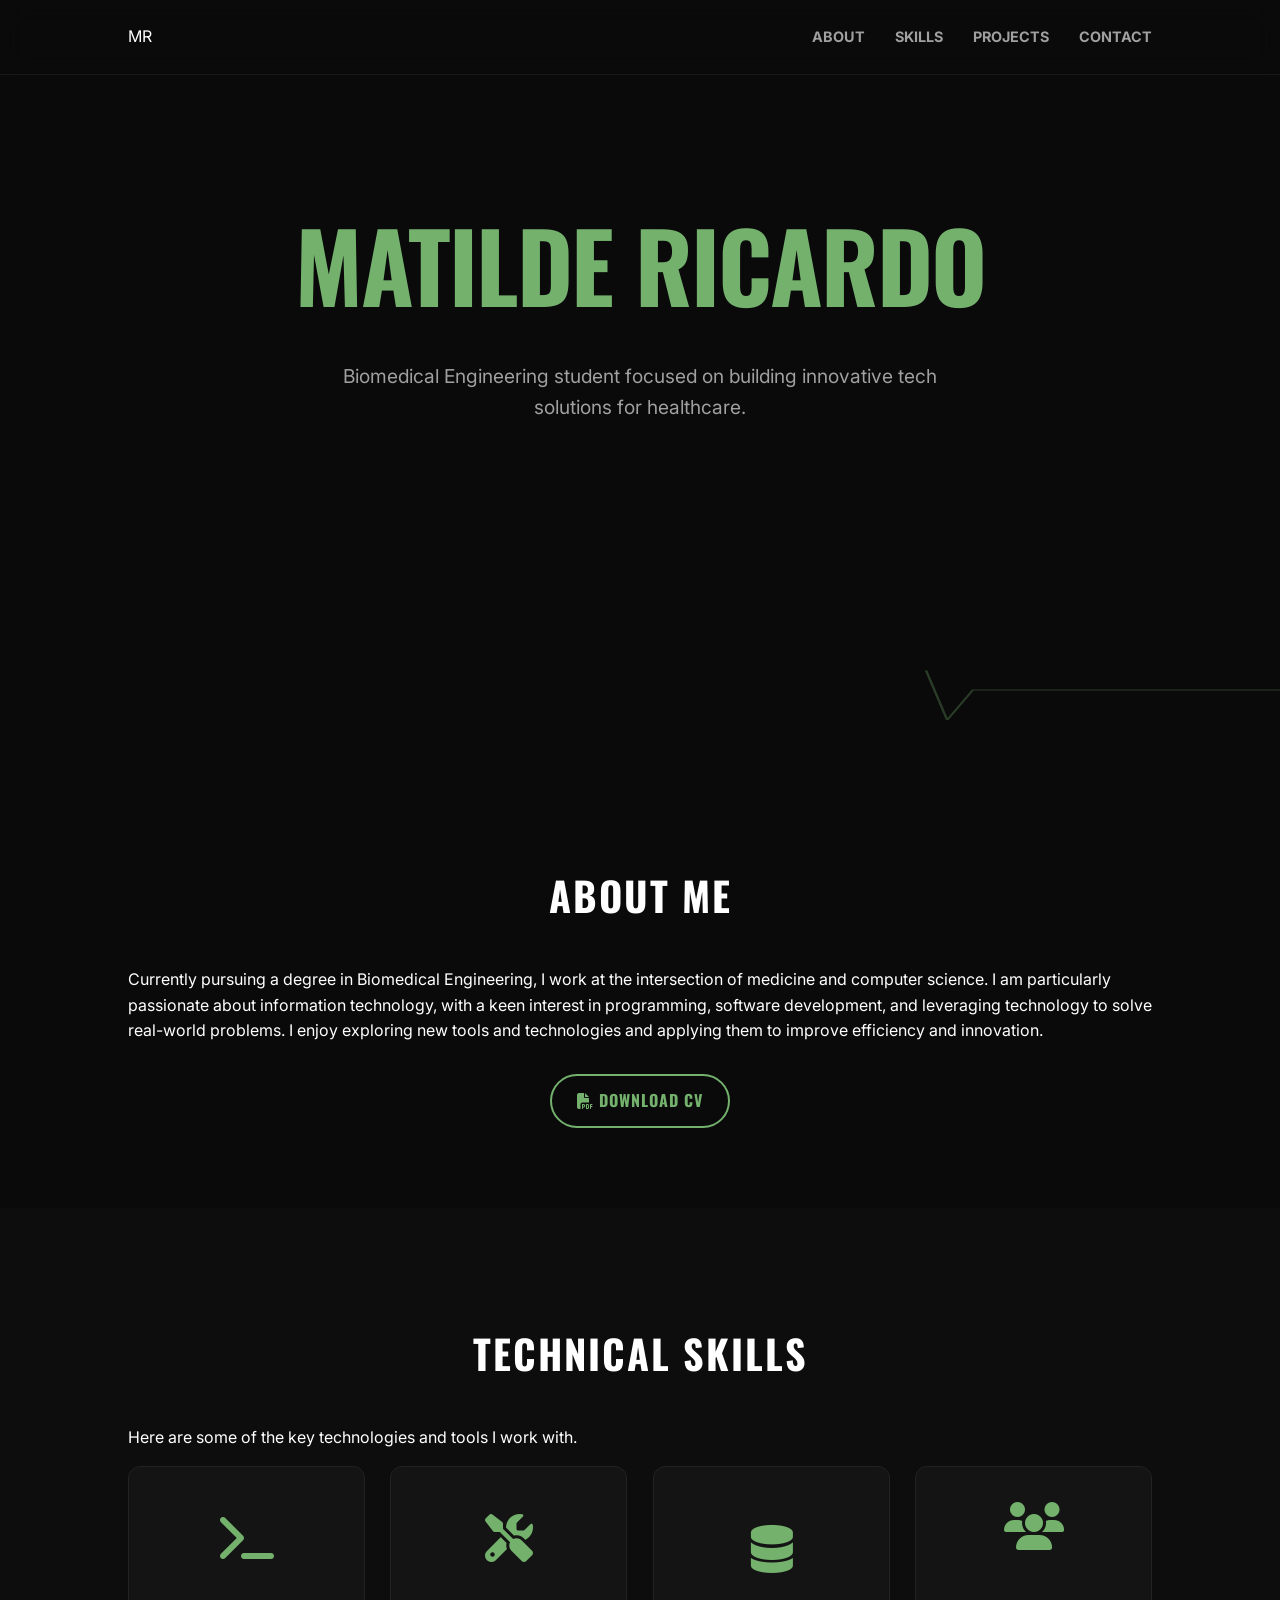
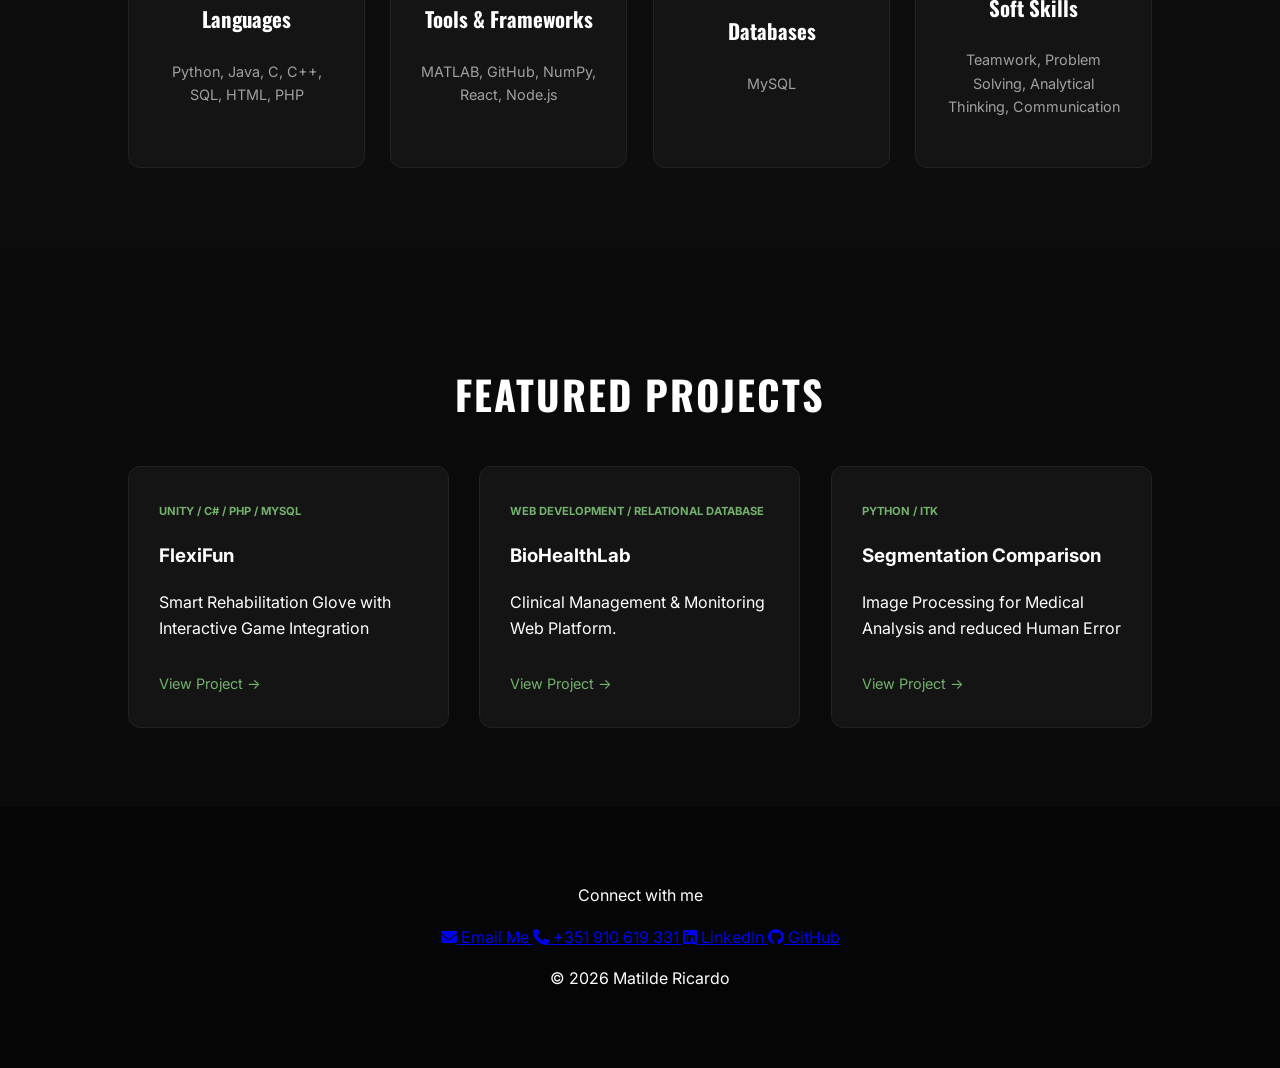
==== commit d60c8a6c: "Update index.html" ====
--- a/index.html
+++ b/index.html
@@ -161,9 +161,22 @@
     </script>
     <footer id="contact">
         <p>Connect with me</p>
-        <div class="social-links">
-            <a href="https://linkedin.com/in/your-profile" target="_blank">LinkedIn</a>
-            <a href="mailto:your-email@example.com">Email</a>
+        <div class="contact-links">
+            <a href="mailto:matildericardo05@gmail.com" class="contact-item">
+                <i class="fa-solid fa-envelope"></i> Email Me
+            </a>
+
+            <a href="tel:+351910619331" class="contact-item">
+                <i class="fa-solid fa-phone"></i> +351 910 619 331
+            </a>
+            
+            <a href="https://www.linkedin.com/in/O-TEU-PERFIL" target="_blank" class="contact-item">
+                <i class="fa-brands fa-linkedin"></i> LinkedIn
+            </a>
+        
+            <a href="https://github.com/matilde-ricardo" target="_blank" class="contact-item">
+                <i class="fa-brands fa-github"></i> GitHub
+            </a>
         </div>
         <p class="copyright">© 2026 Matilde Ricardo</p>
     </footer>
--- a/style.css
+++ b/style.css
@@ -565,3 +565,216 @@
     box-shadow: 0 0 20px rgba(115, 177, 109, 0.4);
     transform: translateY(-3px);
 }
+
+/* ==========================================================
+   SEGMENTATION PROJECT SPECIFIC STYLES
+   ========================================================== */
+
+/* Dashboard de Métricas */
+.metrics-container {
+    display: flex;
+    justify-content: center;
+    gap: 20px;
+    flex-wrap: wrap;
+    margin-bottom: 50px;
+}
+
+.metric-card {
+    background: rgba(20, 20, 20, 0.8);
+    border: 1px solid rgba(255, 255, 255, 0.1);
+    padding: 20px;
+    border-radius: 12px;
+    text-align: center;
+    min-width: 200px;
+    transition: 0.3s;
+}
+
+.metric-card.highlight {
+    border-color: #ff444455;
+}
+
+.metric-card .label {
+    display: block;
+    font-size: 0.75rem;
+    color: var(--text-dim);
+    text-transform: uppercase;
+    margin-bottom: 10px;
+}
+
+.metric-card .value {
+    font-size: 2rem;
+    font-family: 'Oswald', sans-serif;
+    color: var(--accent-color);
+}
+
+.metric-card.highlight .value {
+    color: #ff4444;
+}
+
+/* Alertas Animados */
+.status-alert {
+    color: #ff4444;
+    font-size: 0.7rem;
+    font-weight: bold;
+    margin-top: 10px;
+    animation: alertPulse 1.5s infinite;
+}
+
+.status-ok {
+    color: var(--accent-color);
+    font-size: 0.7rem;
+    font-weight: bold;
+    margin-top: 10px;
+    opacity: 0.8;
+}
+
+@keyframes alertPulse {
+    0% { opacity: 1; transform: scale(1); }
+    50% { opacity: 0.5; transform: scale(0.95); }
+    100% { opacity: 1; transform: scale(1); }
+}
+
+/* Feature Icon Glow */
+.feature-icon i {
+    filter: drop-shadow(0 0 8px var(--accent-color));
+}
+
+/* ==========================================================
+   INTERACTIVE IMAGE STYLES
+   ========================================================== */
+
+.image-interactive-wrapper {
+    position: relative;
+    width: 100%;
+    max-width: 900px;
+    margin: 0 auto 50px;
+    border-radius: 15px;
+    overflow: hidden;
+    box-shadow: 0 0 30px rgba(0, 0, 0, 0.5);
+}
+
+.img-main-glow {
+    width: 100%;
+    display: block;
+    transition: transform 0.5s ease, filter 0.5s ease;
+    filter: grayscale(30%) brightness(0.8);
+}
+
+.image-interactive-wrapper:hover .img-main-glow {
+    transform: scale(1.02);
+    filter: grayscale(0%) brightness(1.1);
+}
+
+.img-caption {
+    background: rgba(5, 5, 5, 0.8);
+    color: var(--accent-color);
+    padding: 10px;
+    text-align: center;
+    font-size: 0.8rem;
+    font-weight: bold;
+    border-top: 1px solid var(--accent-color);
+}
+
+/* Comparison Layout */
+.comparison-flex-container {
+    display: flex;
+    gap: 30px;
+    align-items: center;
+    margin-bottom: 60px;
+}
+
+.image-zoom-card {
+    flex: 1;
+    background: var(--card-bg);
+    padding: 15px;
+    border-radius: 12px;
+    border: 1px solid rgba(115, 177, 109, 0.2);
+    text-align: center;
+}
+
+.image-zoom-card img {
+    width: 100%;
+    border-radius: 8px;
+    transition: 0.3s;
+}
+
+.image-zoom-card img:hover {
+    box-shadow: 0 0 20px var(--accent-color);
+    cursor: crosshair;
+}
+
+.img-sub {
+    font-size: 0.75rem;
+    color: var(--text-dim);
+    margin-top: 10px;
+}
+
+/* Responsive adjustment */
+@media (max-width: 768px) {
+    .comparison-flex-container { flex-direction: column; }
+}
+
+/* Força o empilhamento vertical do título e tags */
+.project-header {
+    padding-top: 150px;
+    padding-bottom: 50px;
+    display: flex;
+    justify-content: center;
+    text-align: center;
+}
+
+.header-content {
+    display: flex;
+    flex-direction: column; /* Coloca a tag por cima do H1 */
+    align-items: center;
+    gap: 15px;
+    width: 100%;
+}
+
+#typing-title {
+    margin: 0;
+    min-height: 1.2em;
+    font-size: 3rem;
+    color: #fff;
+}
+
+/* Efeito de Brilho e Interatividade nas Imagens */
+.image-interactive-wrapper {
+    position: relative;
+    border-radius: 15px;
+    overflow: hidden;
+    margin: 40px 0;
+    border: 1px solid rgba(115, 177, 109, 0.2);
+    transition: all 0.4s ease;
+}
+
+.image-interactive-wrapper img {
+    width: 100%;
+    display: block;
+    filter: brightness(0.8) grayscale(20%);
+    transition: all 0.5s ease;
+}
+
+/* Quando o utilizador passa o rato na imagem */
+.image-interactive-wrapper:hover {
+    border-color: var(--accent-color);
+    box-shadow: 0 0 30px rgba(115, 177, 109, 0.3);
+    transform: translateY(-5px);
+}
+
+.image-interactive-wrapper:hover img {
+    filter: brightness(1.1) grayscale(0%);
+    transform: scale(1.01);
+}
+
+/* Legenda da Imagem */
+.img-caption {
+    background: rgba(10, 10, 10, 0.9);
+    color: var(--accent-color);
+    padding: 12px;
+    font-size: 0.85rem;
+    font-weight: bold;
+    letter-spacing: 1px;
+    text-transform: uppercase;
+    border-top: 1px solid rgba(115, 177, 109, 0.2);
+}
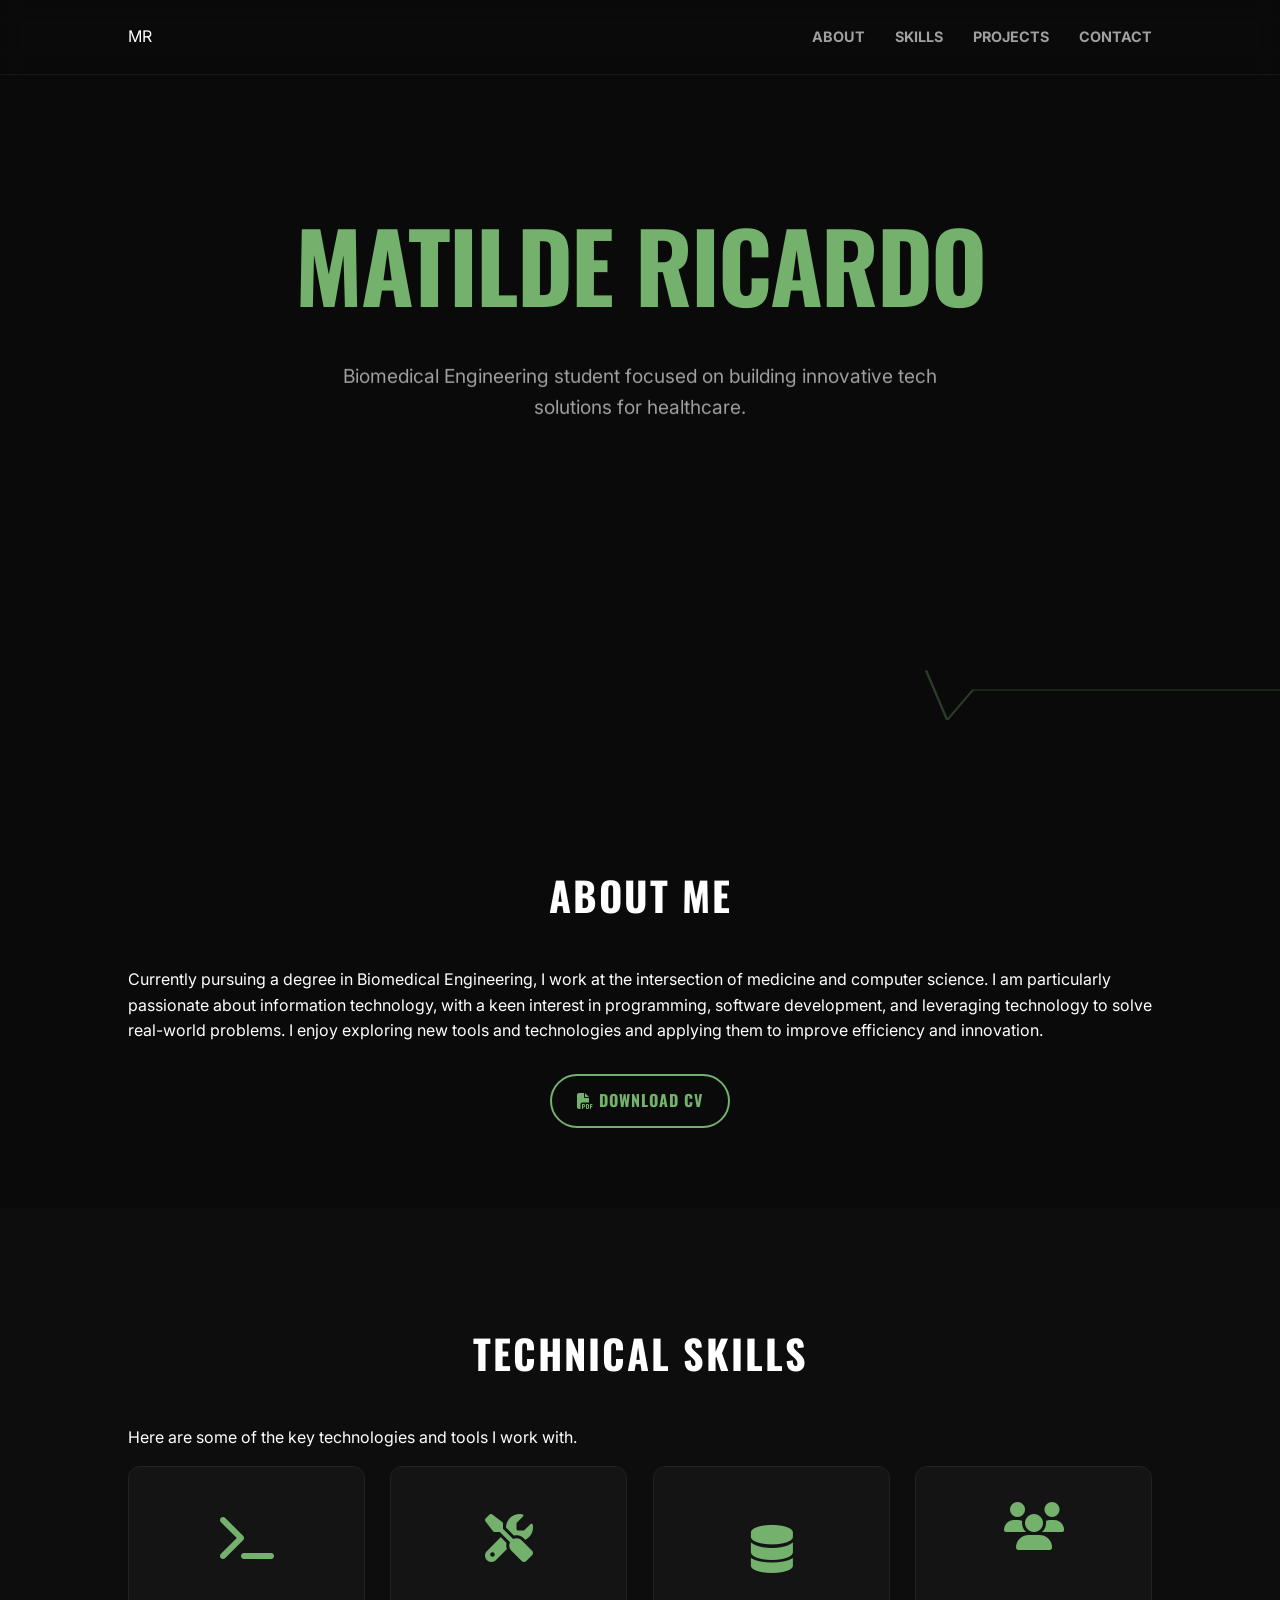
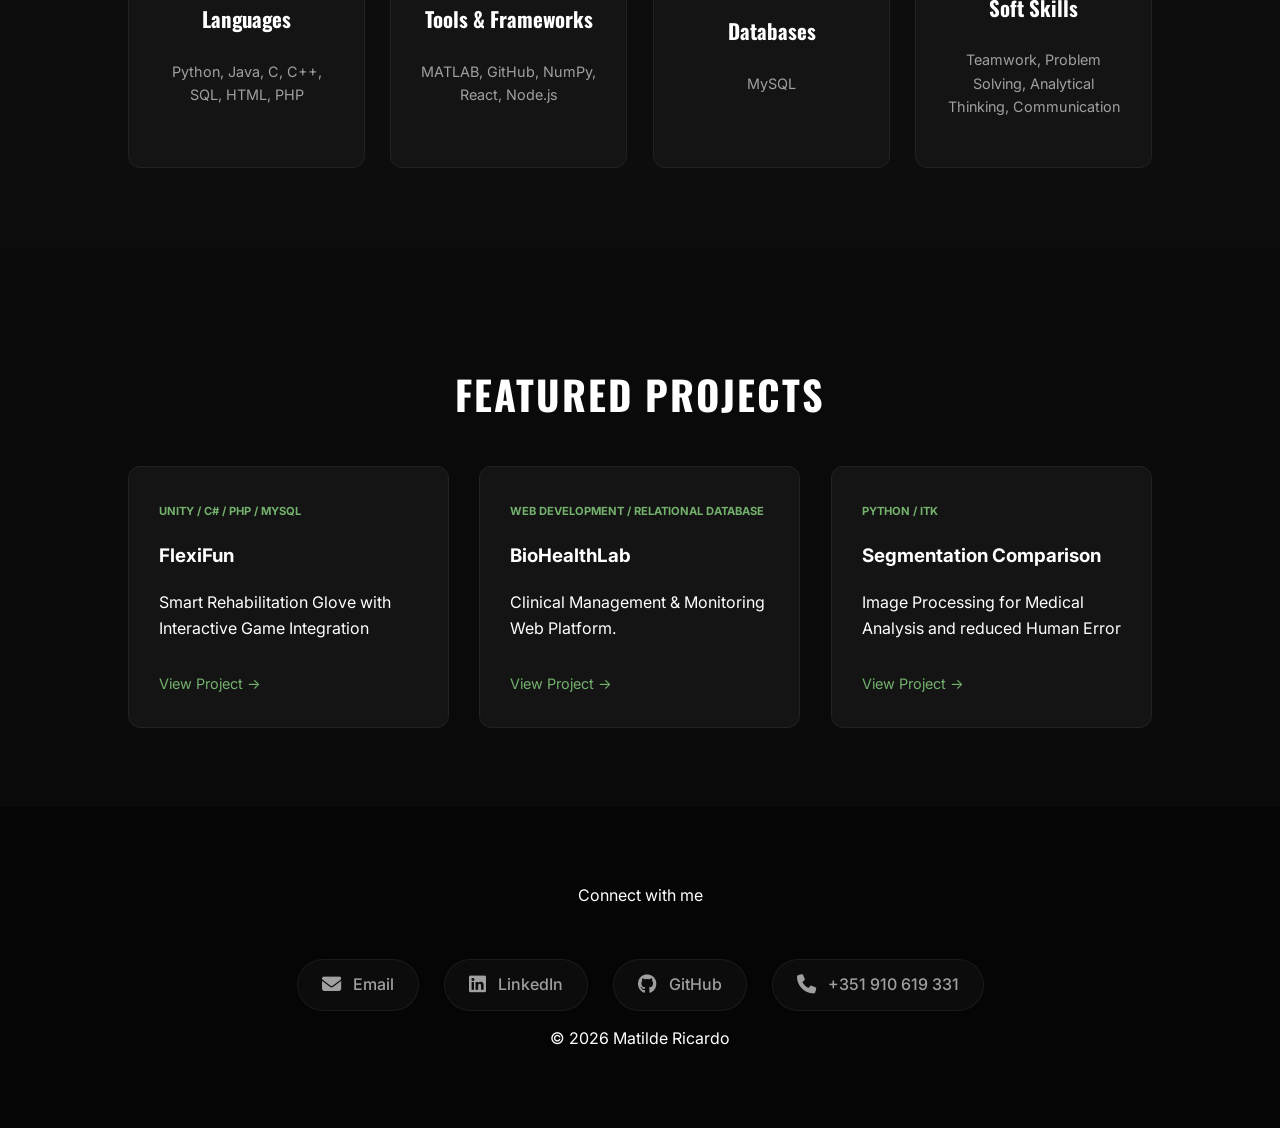
==== commit 76bf7c92: "Update index.html" ====
--- a/index.html
+++ b/index.html
@@ -161,21 +161,25 @@
     </script>
     <footer id="contact">
         <p>Connect with me</p>
-        <div class="contact-links">
+        <div class="contact-links reveal">
             <a href="mailto:matildericardo05@gmail.com" class="contact-item">
-                <i class="fa-solid fa-envelope"></i> Email Me
+                <i class="fa-solid fa-envelope"></i>
+                <span>Email</span>
             </a>
-
-            <a href="tel:+351910619331" class="contact-item">
-                <i class="fa-solid fa-phone"></i> +351 910 619 331
-            </a>
-            
-            <a href="https://www.linkedin.com/in/O-TEU-PERFIL" target="_blank" class="contact-item">
-                <i class="fa-brands fa-linkedin"></i> LinkedIn
+        
+            <a href="https://linkedin.com/in/matilde-ricardo" target="_blank" class="contact-item">
+                <i class="fa-brands fa-linkedin"></i>
+                <span>LinkedIn</span>
             </a>
         
             <a href="https://github.com/matilde-ricardo" target="_blank" class="contact-item">
-                <i class="fa-brands fa-github"></i> GitHub
+                <i class="fa-brands fa-github"></i>
+                <span>GitHub</span>
+            </a>
+        
+            <a href="tel:+351910619331" class="contact-item">
+                <i class="fa-solid fa-phone"></i>
+                <span>+351 910 619 331</span>
             </a>
         </div>
         <p class="copyright">© 2026 Matilde Ricardo</p>
--- a/style.css
+++ b/style.css
@@ -778,3 +778,68 @@
     text-transform: uppercase;
     border-top: 1px solid rgba(115, 177, 109, 0.2);
 }
+
+/* ==========================================================
+   CONTACT LINKS SECTION
+   ========================================================== */
+
+.contact-links {
+    display: flex;
+    justify-content: center;
+    align-items: center;
+    gap: 25px;
+    margin-top: 50px;
+    flex-wrap: wrap; /* Permite que os ícones se ajustem em ecrãs pequenos */
+}
+
+.contact-item {
+    color: #a0a0a0; /* Cor de texto suave por padrão */
+    text-decoration: none;
+    font-size: 1rem;
+    font-weight: 500;
+    display: flex;
+    align-items: center;
+    gap: 12px;
+    padding: 12px 24px;
+    background: rgba(255, 255, 255, 0.03);
+    border: 1px solid rgba(115, 177, 109, 0.1);
+    border-radius: 50px; /* Estilo "pílula" moderno */
+    transition: all 0.3s cubic-bezier(0.4, 0, 0.2, 1);
+}
+
+/* Efeito ao passar o rato (Hover) */
+.contact-item:hover {
+    color: #73b16d; /* A tua cor de destaque (verde) */
+    background: rgba(115, 177, 109, 0.08);
+    border-color: rgba(115, 177, 109, 0.4);
+    transform: translateY(-5px);
+    box-shadow: 0 10px 20px rgba(0, 0, 0, 0.2);
+}
+
+/* Estilo específico para os ícones */
+.contact-item i {
+    font-size: 1.2rem;
+    transition: transform 0.3s ease;
+}
+
+.contact-item:hover i {
+    transform: scale(1.2); /* O ícone cresce ligeiramente no hover */
+}
+
+/* ==========================================================
+   RESPONSIVIDADE (MOBILE)
+   ========================================================== */
+
+@media (max-width: 768px) {
+    .contact-links {
+        flex-direction: column; /* Empilha verticalmente em telemóveis */
+        gap: 15px;
+        padding: 0 20px;
+    }
+
+    .contact-item {
+        width: 100%; /* Ocupa a largura total disponível */
+        max-width: 300px; /* Mas não fica demasiado largo */
+        justify-content: center; /* Centra o conteúdo dentro do botão */
+    }
+}
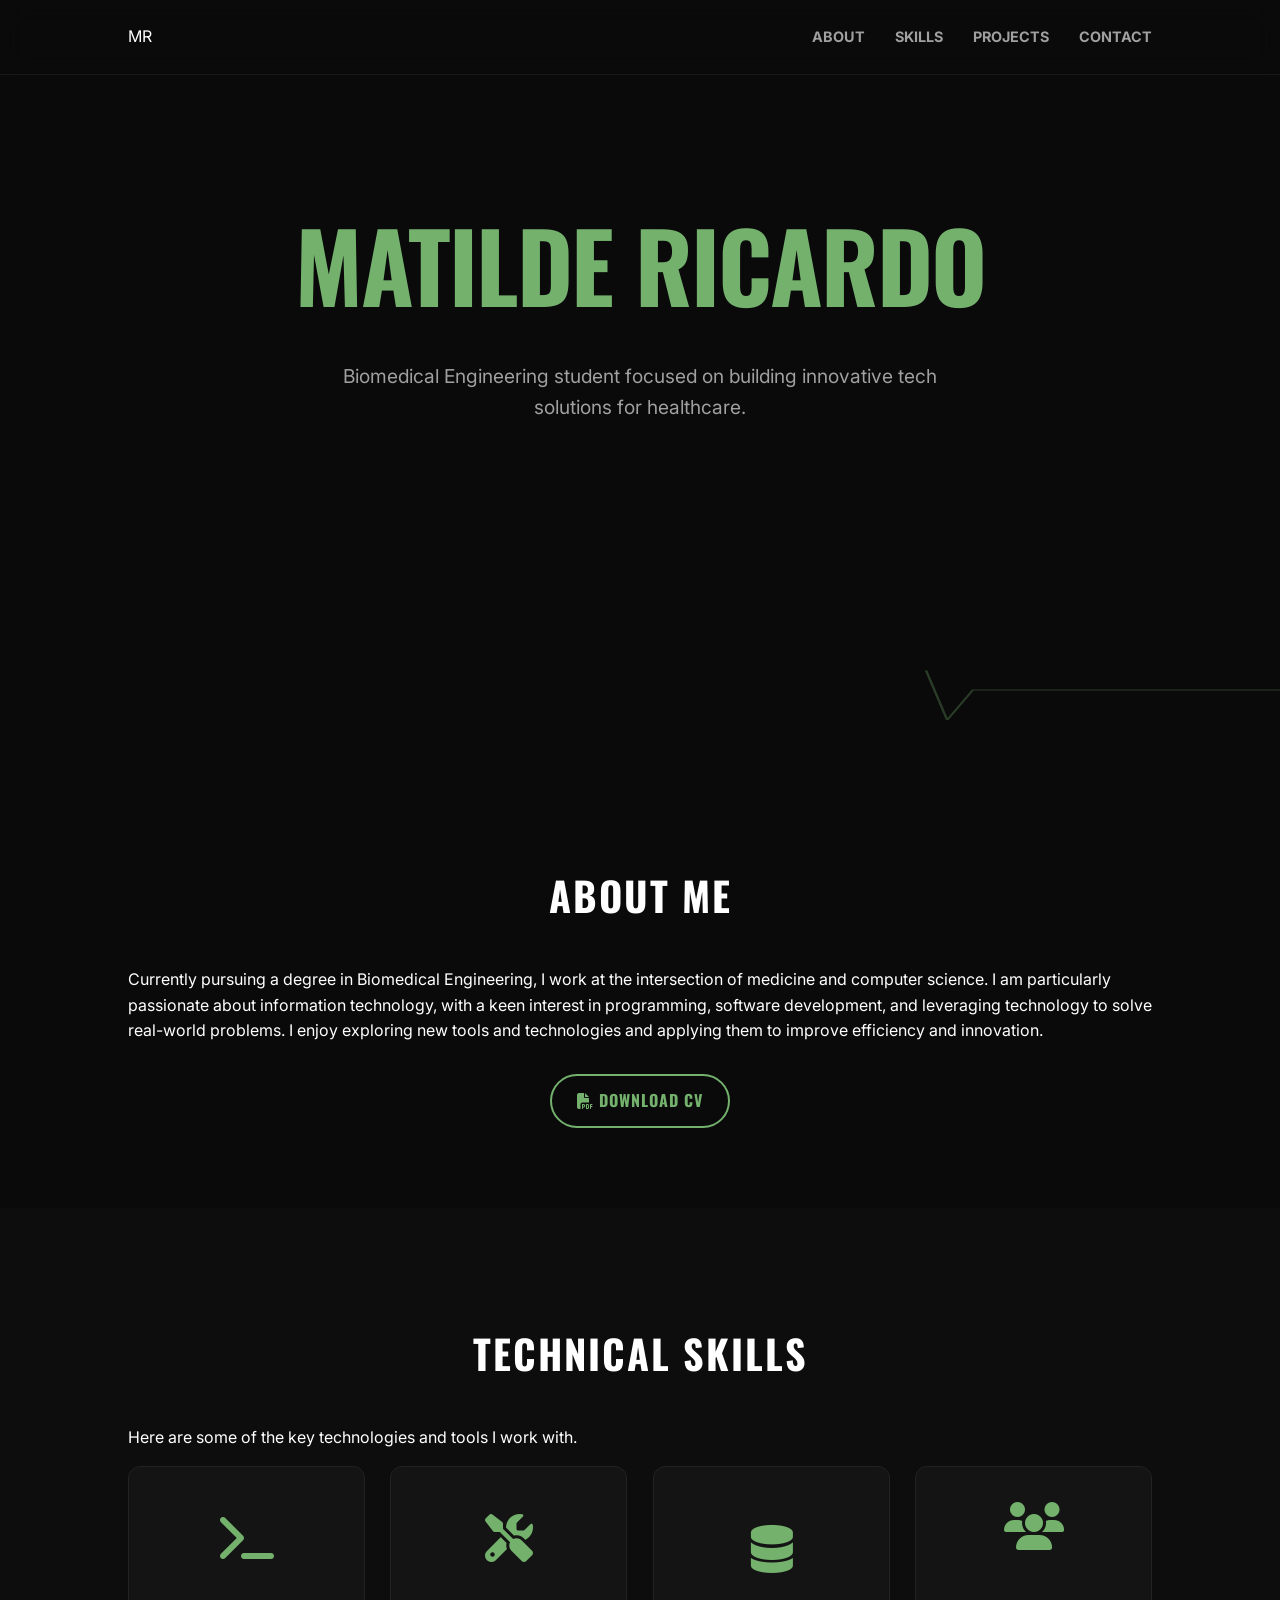
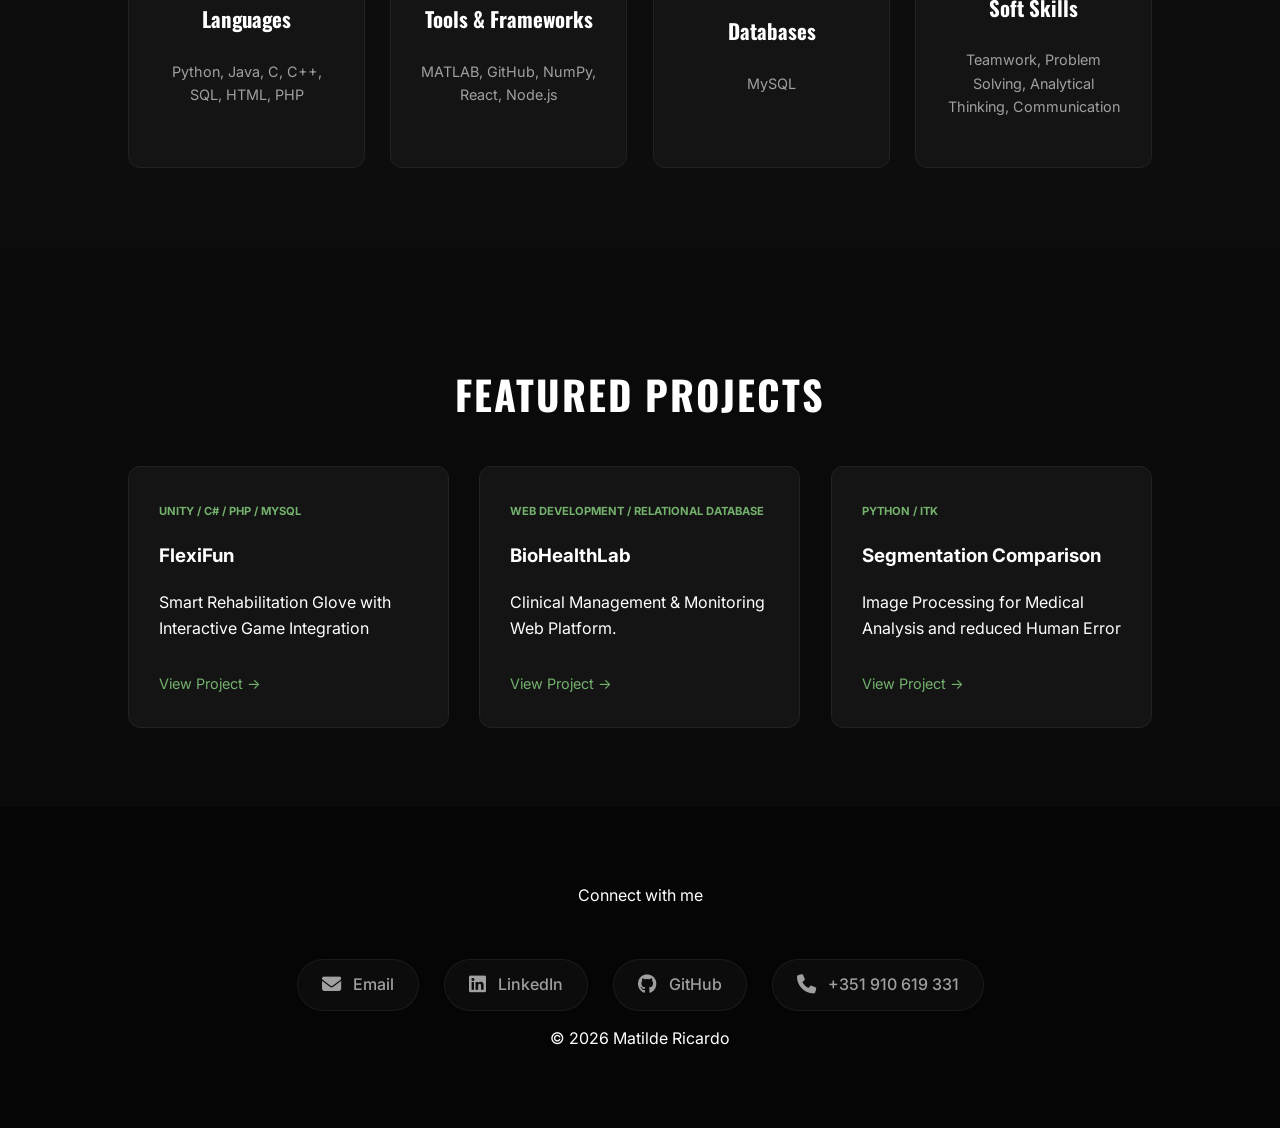
==== commit c92e16e9: "Update index.html" ====
--- a/index.html
+++ b/index.html
@@ -4,6 +4,7 @@
     <meta charset="UTF-8">
     <meta name="viewport" content="width=device-width, initial-scale=1.0">
     <title>Matilde Ricardo | Biomedical Engineering & Dev</title>
+    <link rel="icon" type="image/png" href="logo-mr.png">
     <link rel="stylesheet" href="https://cdnjs.cloudflare.com/ajax/libs/font-awesome/6.5.1/css/all.min.css">
     <link rel="stylesheet" href="style.css">
 </head>
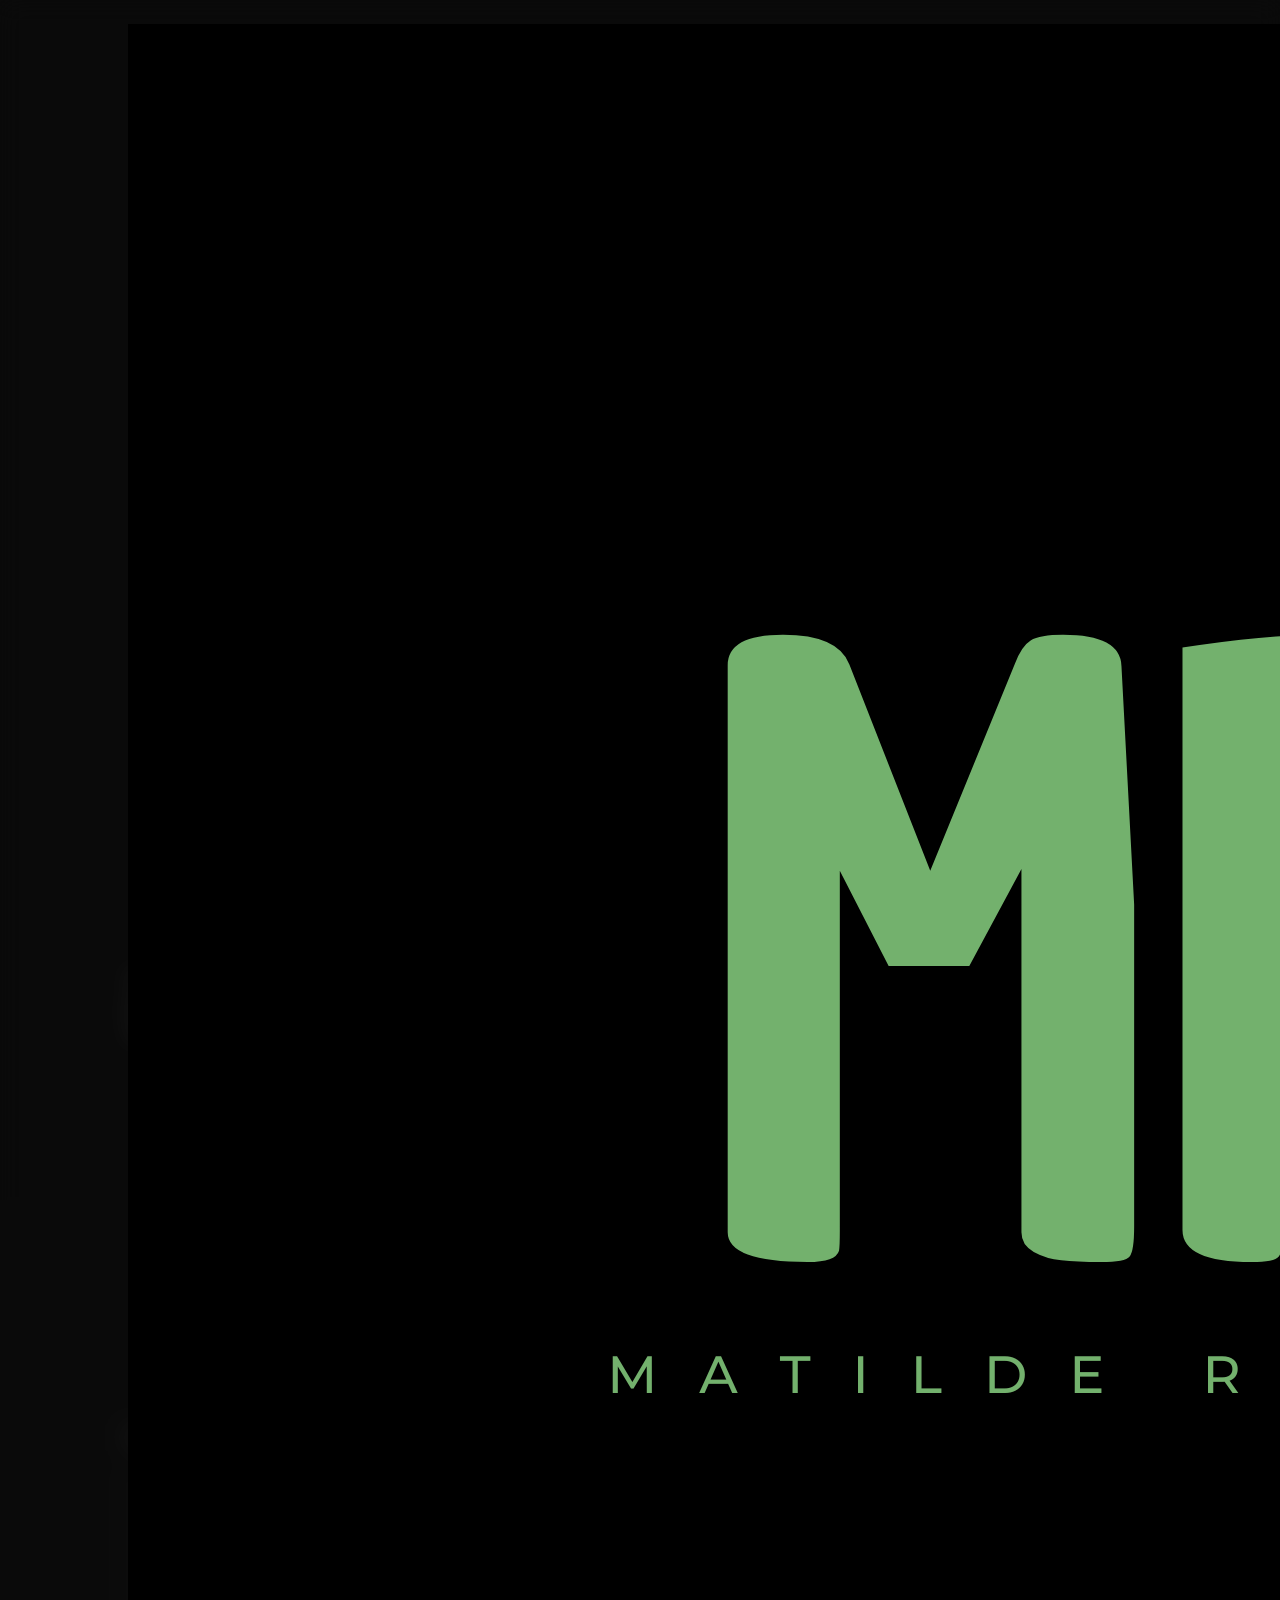
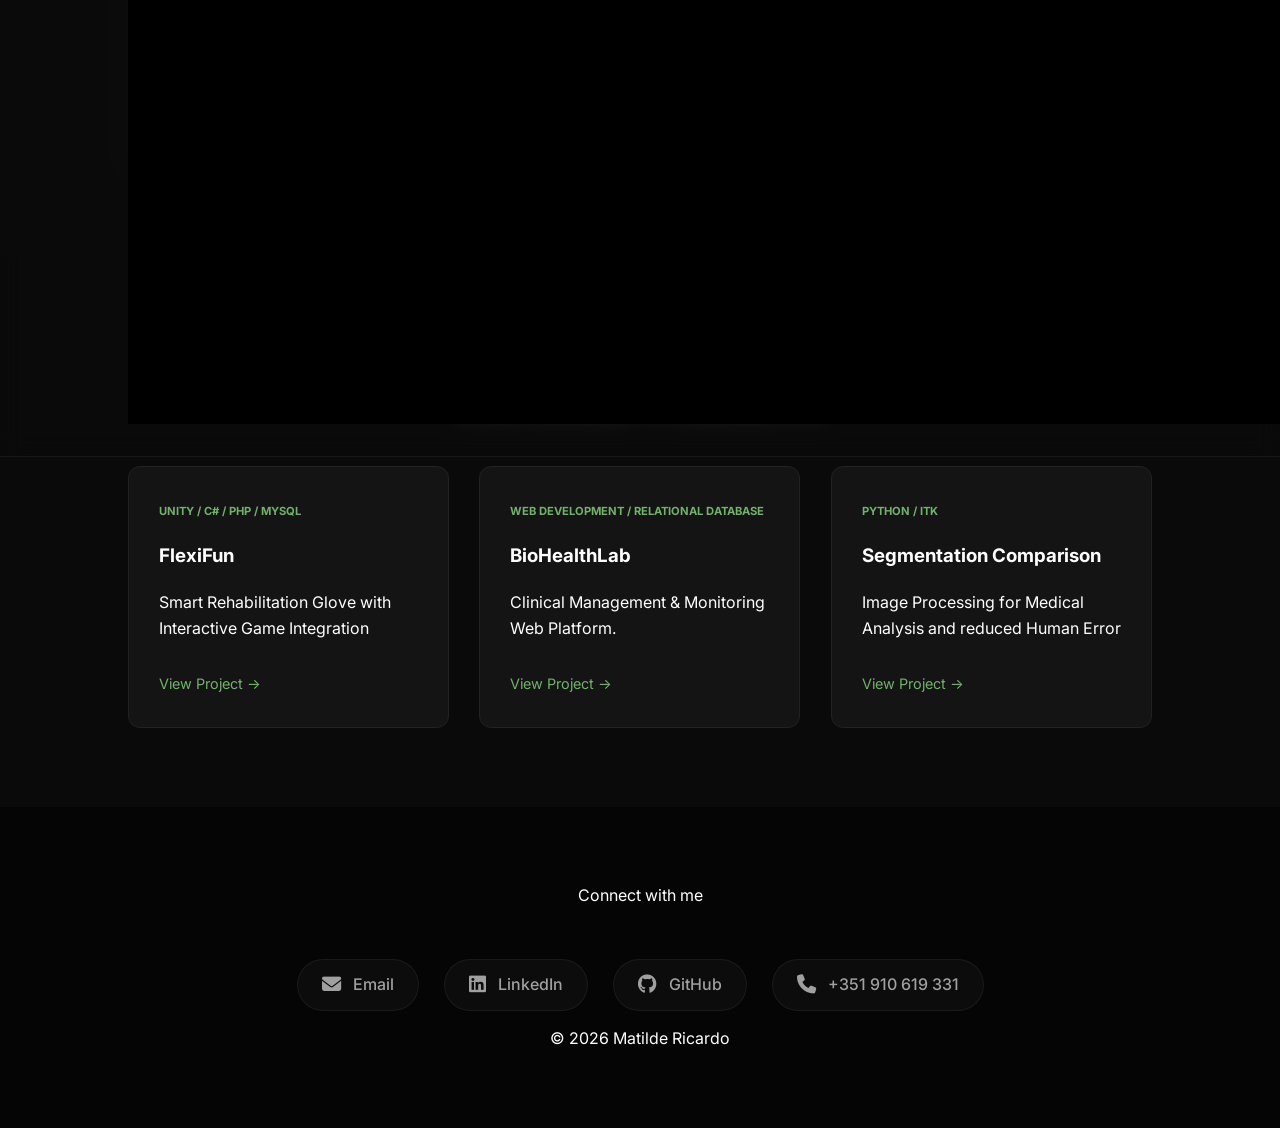
==== commit e29b9457: "Update index.html" ====
--- a/index.html
+++ b/index.html
@@ -11,7 +11,11 @@
 <body>
     <header>
         <nav>
-            <div class="logo">MR</div>
+            <div class="logo">
+                <a href="index.html">
+                    <img src="logo-mr.png" alt="Matilde Ricardo Logo" class="nav-logo-img">
+                </a>
+            </div>
             <ul>
                 <li><a href="#about">About</a></li>
                 <li><a href="#skills">Skills</a></li>
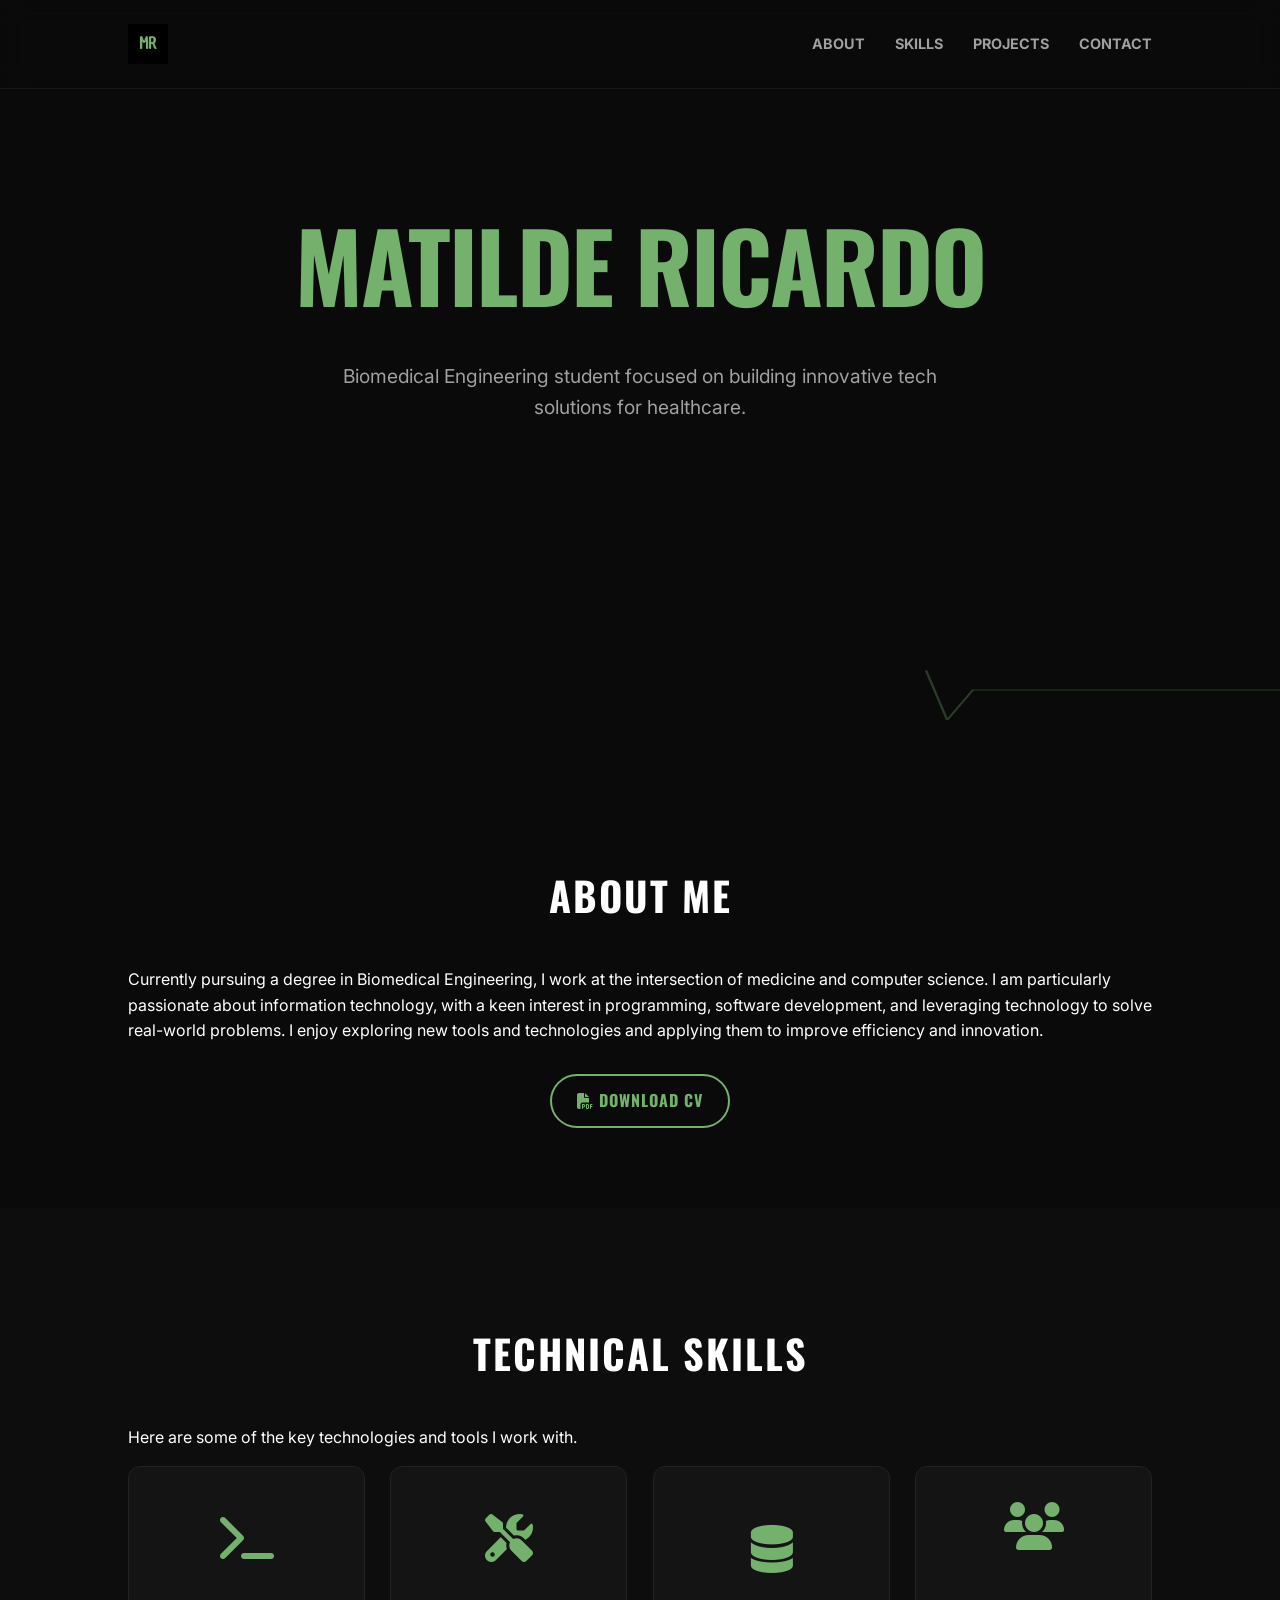
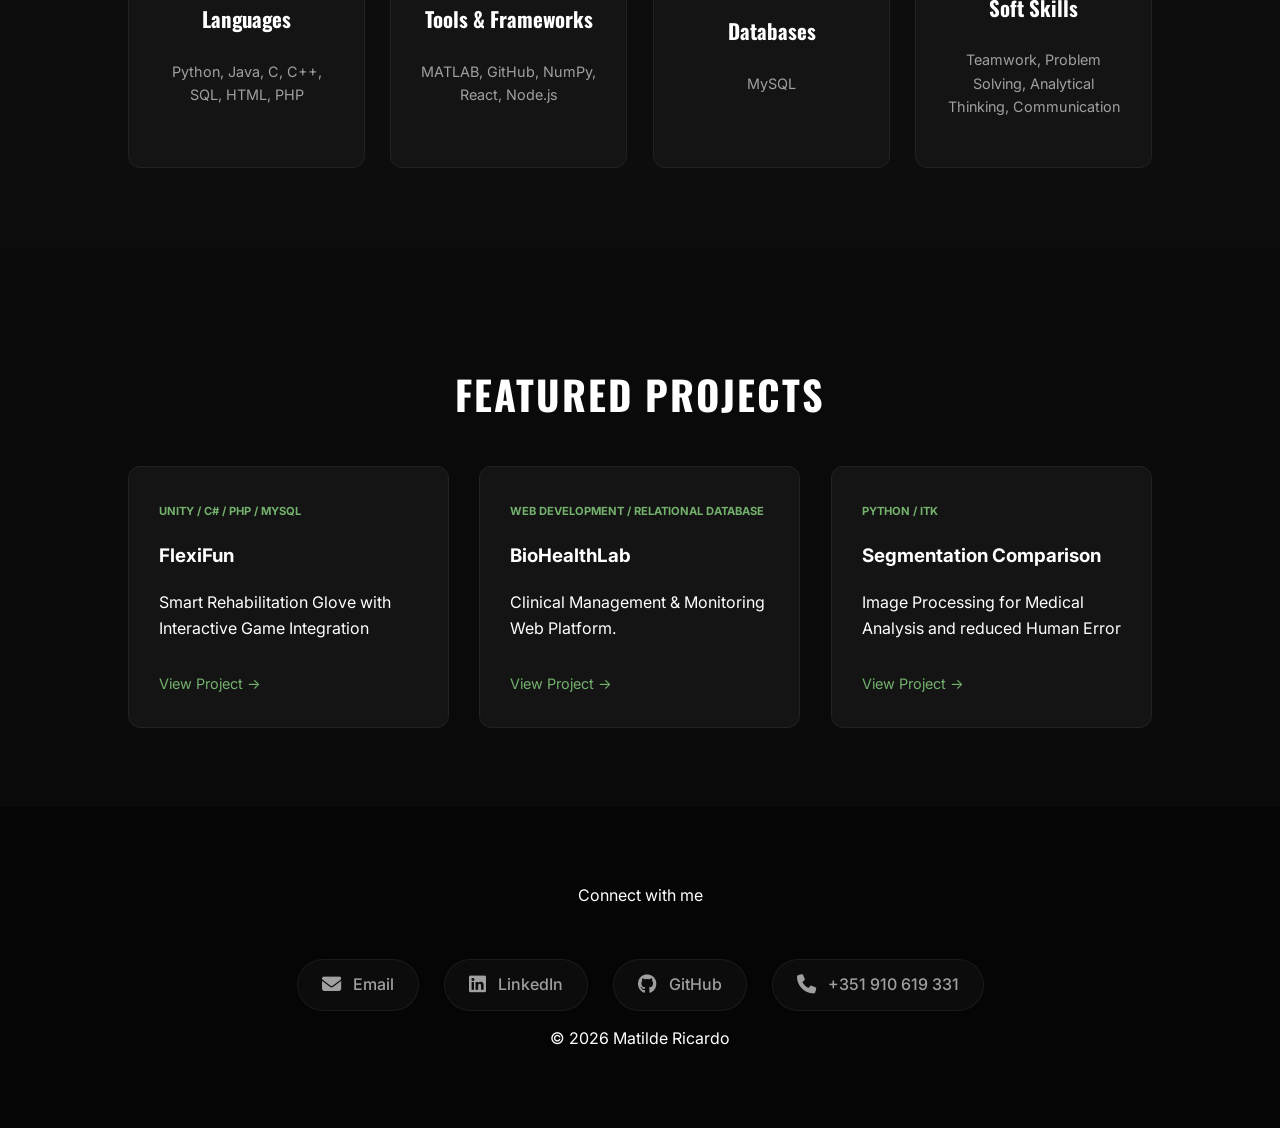
==== commit 97e9a205: "Update index.html" ====
--- a/index.html
+++ b/index.html
@@ -4,7 +4,7 @@
     <meta charset="UTF-8">
     <meta name="viewport" content="width=device-width, initial-scale=1.0">
     <title>Matilde Ricardo | Biomedical Engineering & Dev</title>
-    <link rel="icon" type="image/png" href="logo-mr.png">
+    <link rel="icon" type="image/png" href="logo-mr2.png">
     <link rel="stylesheet" href="https://cdnjs.cloudflare.com/ajax/libs/font-awesome/6.5.1/css/all.min.css">
     <link rel="stylesheet" href="style.css">
 </head>
--- a/style.css
+++ b/style.css
@@ -843,3 +843,20 @@
         justify-content: center; /* Centra o conteúdo dentro do botão */
     }
 }
+
+.nav-logo-img {
+    height: 40px; /* Ajusta conforme o design do teu logo */
+    width: auto;
+    display: block;
+    transition: transform 0.3s ease;
+}
+
+.nav-logo-img:hover {
+    transform: scale(1.1); /* Um pequeno efeito ao passar o rato */
+}
+
+/* Remove estilos de texto antigos se necessário */
+.logo {
+    display: flex;
+    align-items: center;
+}
